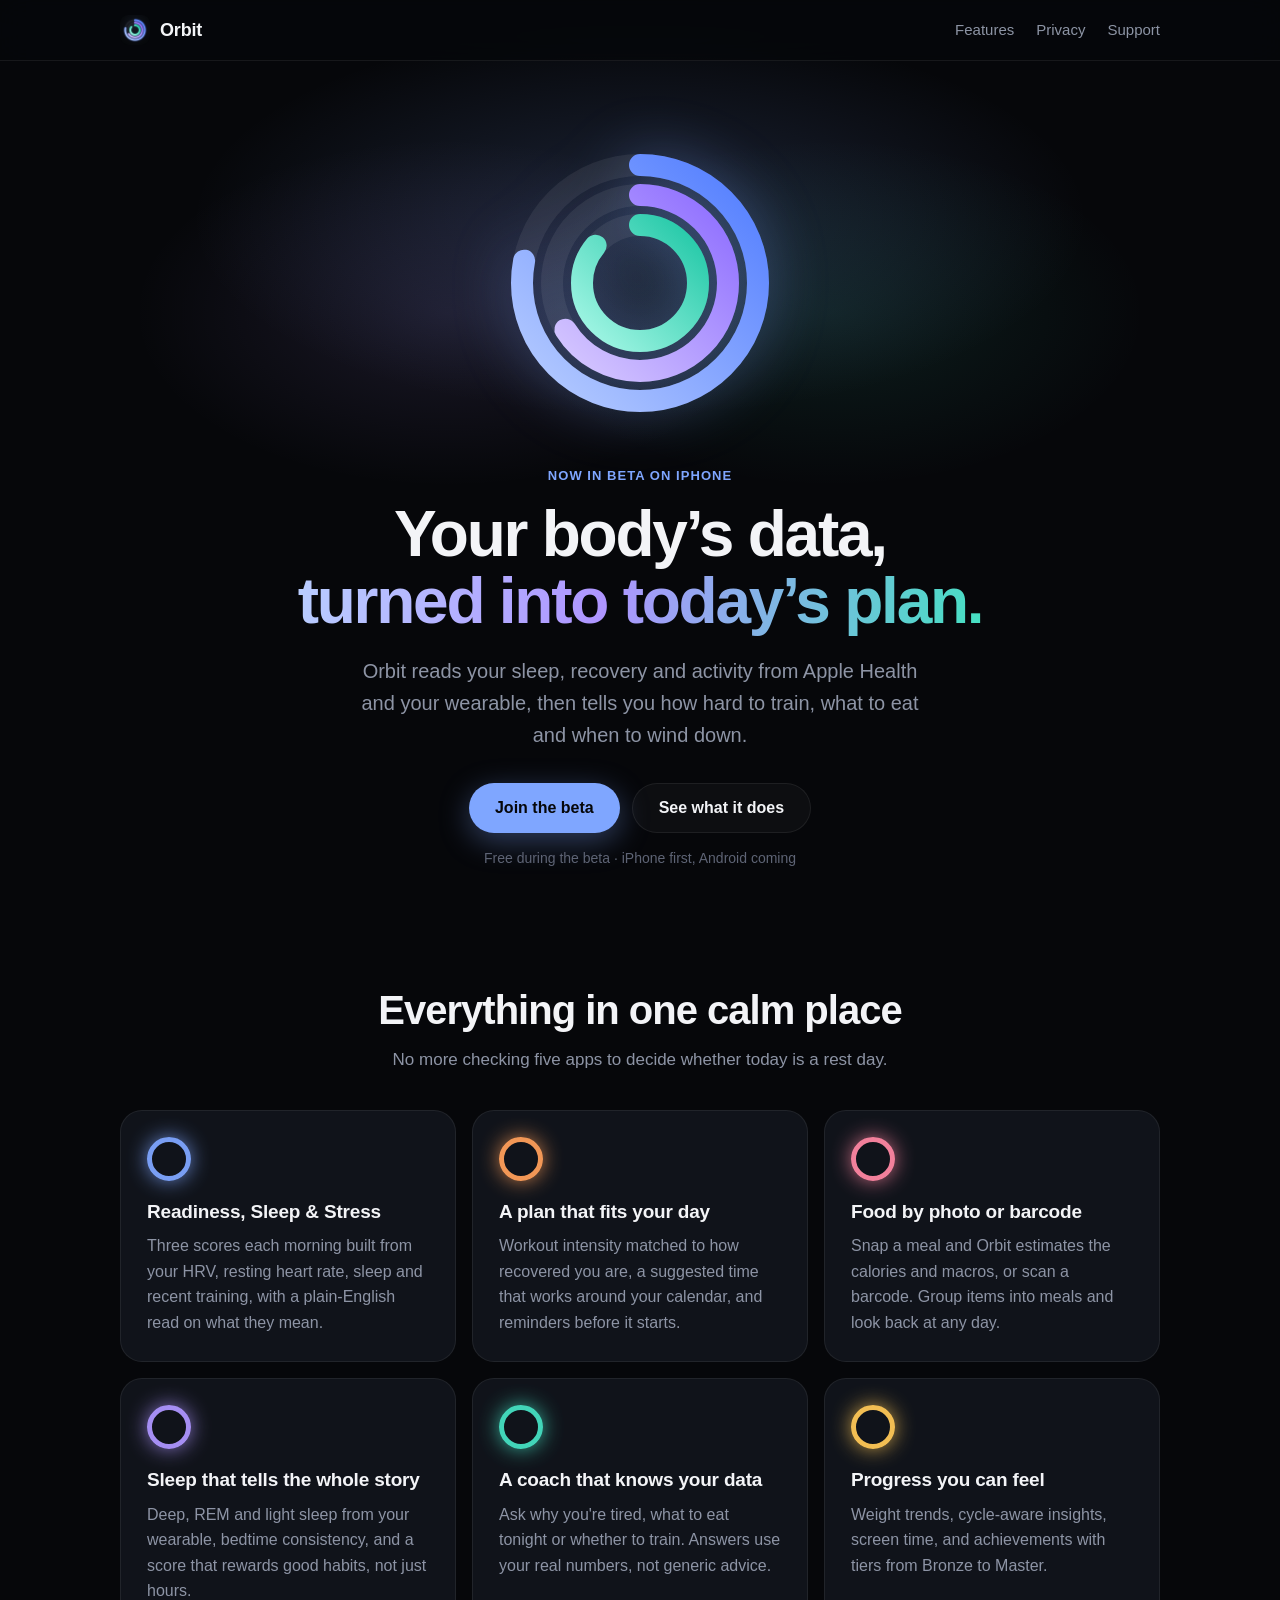
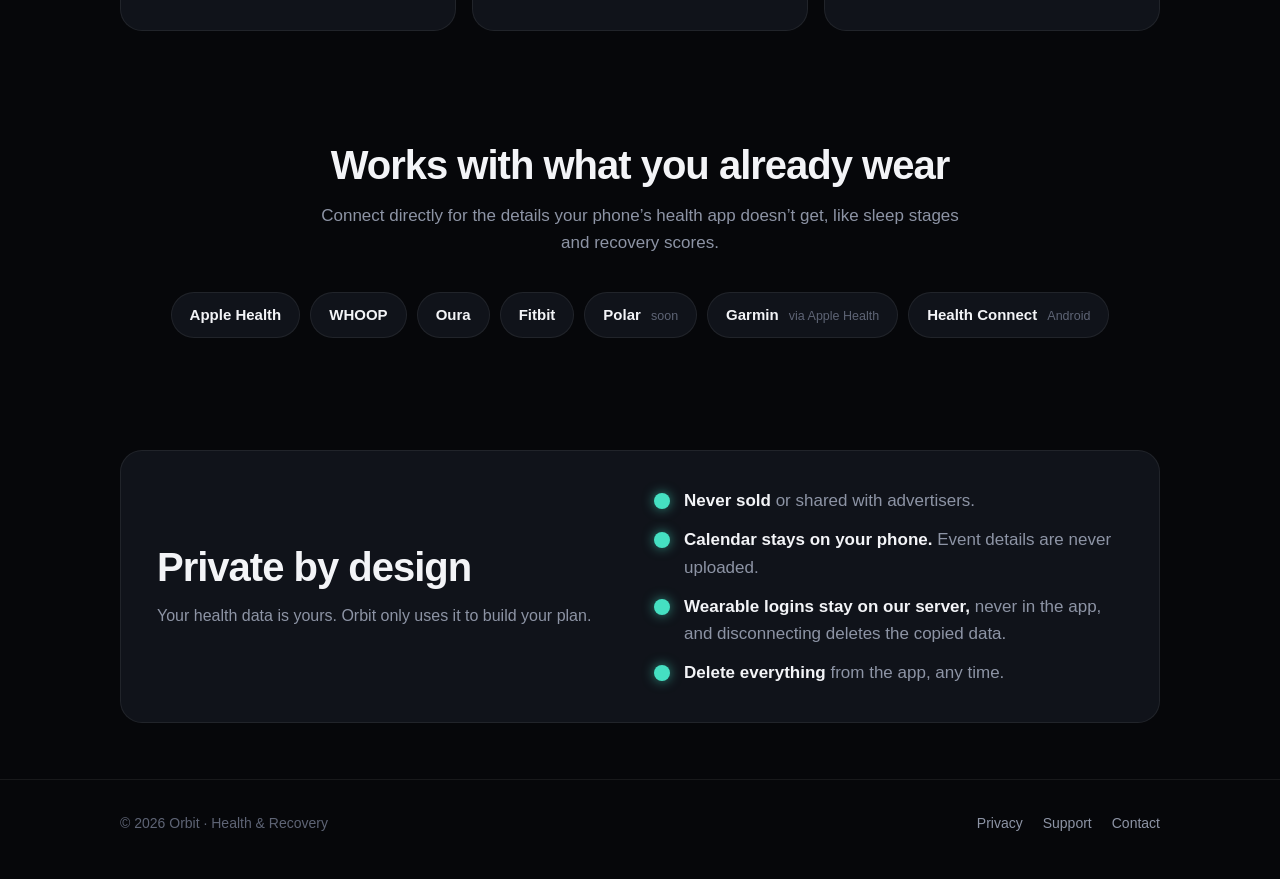
==== index.html @ 785bb339 "Orbit website: landing, privacy, support Co-Authored-By: Claude Opus 5.5 <noreply@anthropic.com>" ====
<!doctype html>
<html lang="en">
<head>
<meta charset="utf-8">
<meta name="viewport" content="width=device-width, initial-scale=1, viewport-fit=cover">
<title>Orbit: Health & Recovery</title>
<meta name="description" content="Orbit turns your sleep, recovery and activity into a clear plan for today.">
<meta name="theme-color" content="#06070a">
<meta property="og:title" content="Orbit: Health & Recovery">
<meta property="og:description" content="Orbit turns your sleep, recovery and activity into a clear plan for today.">
<meta property="og:image" content="https://orbitrecovery.app/icon.png">
<meta property="og:url" content="https://orbitrecovery.app/">
<link rel="icon" href="favicon.png">
<link rel="apple-touch-icon" href="apple-touch-icon.png">
<link rel="stylesheet" href="styles.css">
</head>
<body>
<header class="site-header"><div class="wrap">
  <a class="brand" href="./"><img src="icon.png" alt="">Orbit</a>
  <nav class="nav"><a href="#features">Features</a><a href="privacy/">Privacy</a><a href="support/">Support</a></nav>
</div></header>

<main>
  <div class="hero"><div class="wrap">
    <svg class="rings" viewBox="0 0 300 300" role="img" aria-label="Readiness, Sleep and Stress rings"><defs><linearGradient id="r0" x1="0" y1="0" x2="1" y2="1"><stop offset="0" stop-color="#b9ceff"/><stop offset="1" stop-color="#4f7bff"/></linearGradient><linearGradient id="r1" x1="0" y1="0" x2="1" y2="1"><stop offset="0" stop-color="#d9ccff"/><stop offset="1" stop-color="#8c6bff"/></linearGradient><linearGradient id="r2" x1="0" y1="0" x2="1" y2="1"><stop offset="0" stop-color="#a6f7e6"/><stop offset="1" stop-color="#1fc7a6"/></linearGradient></defs><circle cx="150" cy="150" r="118" fill="none" stroke="rgba(255,255,255,.07)" stroke-width="22"/><circle cx="150" cy="150" r="88" fill="none" stroke="rgba(255,255,255,.07)" stroke-width="22"/><circle cx="150" cy="150" r="58" fill="none" stroke="rgba(255,255,255,.07)" stroke-width="22"/><circle class="arc" cx="150" cy="150" r="118" fill="none" stroke="url(#r0)" stroke-width="22" stroke-linecap="round" stroke-dasharray="741.4 741.4" style="--len:741.4;--end:163.1" transform="rotate(-90 150 150)"/><circle class="arc" cx="150" cy="150" r="88" fill="none" stroke="url(#r1)" stroke-width="22" stroke-linecap="round" stroke-dasharray="552.9 552.9" style="--len:552.9;--end:188.0" transform="rotate(-90 150 150)"/><circle class="arc" cx="150" cy="150" r="58" fill="none" stroke="url(#r2)" stroke-width="22" stroke-linecap="round" stroke-dasharray="364.4 364.4" style="--len:364.4;--end:51.0" transform="rotate(-90 150 150)"/></svg>
    <span class="eyebrow">Now in beta on iPhone</span>
    <h1>Your body’s data,<br><span class="grad">turned into today’s plan.</span></h1>
    <p class="lede">Orbit reads your sleep, recovery and activity from Apple Health and your wearable, then tells you how hard to train, what to eat and when to wind down.</p>
    <div class="cta">
      <a class="btn btn-primary" href="mailto:support@orbitrecovery.app?subject=Orbit%20beta">Join the beta</a>
      <a class="btn btn-ghost" href="#features">See what it does</a>
    </div>
    <p class="note">Free during the beta · iPhone first, Android coming</p>
  </div></div>

  <section id="features"><div class="wrap">
    <div class="section-head"><h2>Everything in one calm place</h2><p>No more checking five apps to decide whether today is a rest day.</p></div>
    <div class="grid"><div class="card"><div class="dot" style="color:var(--blue)"></div><h3>Readiness, Sleep &amp; Stress</h3><p>Three scores each morning built from your HRV, resting heart rate, sleep and recent training, with a plain-English read on what they mean.</p></div><div class="card"><div class="dot" style="color:var(--orange)"></div><h3>A plan that fits your day</h3><p>Workout intensity matched to how recovered you are, a suggested time that works around your calendar, and reminders before it starts.</p></div><div class="card"><div class="dot" style="color:var(--pink)"></div><h3>Food by photo or barcode</h3><p>Snap a meal and Orbit estimates the calories and macros, or scan a barcode. Group items into meals and look back at any day.</p></div><div class="card"><div class="dot" style="color:var(--purple)"></div><h3>Sleep that tells the whole story</h3><p>Deep, REM and light sleep from your wearable, bedtime consistency, and a score that rewards good habits, not just hours.</p></div><div class="card"><div class="dot" style="color:var(--teal)"></div><h3>A coach that knows your data</h3><p>Ask why you're tired, what to eat tonight or whether to train. Answers use your real numbers, not generic advice.</p></div><div class="card"><div class="dot" style="color:var(--gold)"></div><h3>Progress you can feel</h3><p>Weight trends, cycle-aware insights, screen time, and achievements with tiers from Bronze to Master.</p></div></div>
  </div></section>

  <section><div class="wrap">
    <div class="section-head"><h2>Works with what you already wear</h2><p>Connect directly for the details your phone’s health app doesn’t get, like sleep stages and recovery scores.</p></div>
    <div class="devices">
      <span class="chip">Apple Health</span><span class="chip">WHOOP</span><span class="chip">Oura</span><span class="chip">Fitbit</span>
      <span class="chip">Polar <small>soon</small></span><span class="chip">Garmin <small>via Apple Health</small></span><span class="chip">Health Connect <small>Android</small></span>
    </div>
  </div></section>

  <section class="privacy-band"><div class="wrap"><div class="card">
    <div><h2>Private by design</h2><p style="color:var(--muted);margin:14px 0 0">Your health data is yours. Orbit only uses it to build your plan.</p></div>
    <ul class="checks">
      <li><strong>Never sold</strong> or shared with advertisers.</li>
      <li><strong>Calendar stays on your phone.</strong> Event details are never uploaded.</li>
      <li><strong>Wearable logins stay on our server,</strong> never in the app, and disconnecting deletes the copied data.</li>
      <li><strong>Delete everything</strong> from the app, any time.</li>
    </ul>
  </div></div></section>
</main>
<footer><div class="wrap">
  <span>© 2026 Orbit · Health &amp; Recovery</span>
  <nav><a href="privacy/">Privacy</a><a href="support/">Support</a><a href="mailto:support@orbitrecovery.app">Contact</a></nav>
</div></footer>
</body>
</html>
---- styles.css ----
:root {
  color-scheme: dark;
  --bg: #06070a;
  --card: #10131a;
  --card-line: rgba(255, 255, 255, 0.07);
  --text: #f3f4f7;
  --muted: #8d94a5;
  --faint: #5e6475;
  --blue: #7fa6ff;
  --purple: #ae95ff;
  --teal: #45e0c2;
  --orange: #ff9f5a;
  --pink: #ff86a2;
  --gold: #ffc857;
  --radius: 22px;
  --max: 1080px;
}

* { box-sizing: border-box; }
html { -webkit-text-size-adjust: 100%; }
body {
  margin: 0;
  background: var(--bg);
  color: var(--text);
  font: 17px/1.6 -apple-system, BlinkMacSystemFont, "SF Pro Text", "Segoe UI", Roboto, Helvetica, Arial, sans-serif;
  -webkit-font-smoothing: antialiased;
  overflow-x: hidden;
}
a { color: var(--blue); text-decoration: none; }
a:hover { text-decoration: underline; }
img { max-width: 100%; display: block; }

.wrap { width: 100%; max-width: var(--max); margin: 0 auto; padding: 0 20px; }

/* Header */
.site-header { position: sticky; top: 0; z-index: 10; backdrop-filter: saturate(160%) blur(16px); -webkit-backdrop-filter: saturate(160%) blur(16px); background: rgba(6, 7, 10, 0.72); border-bottom: 1px solid var(--card-line); }
.site-header .wrap { display: flex; align-items: center; justify-content: space-between; height: 60px; }
.brand { display: flex; align-items: center; gap: 10px; color: var(--text); font-weight: 700; font-size: 18px; letter-spacing: -0.01em; }
.brand:hover { text-decoration: none; }
.brand img { width: 30px; height: 30px; border-radius: 8px; }
.nav { display: flex; gap: 22px; font-size: 15px; }
.nav a { color: var(--muted); }
.nav a:hover, .nav a[aria-current="page"] { color: var(--text); text-decoration: none; }

/* Hero */
.hero { position: relative; padding: 72px 0 48px; text-align: center; }
.hero::before {
  content: ""; position: absolute; inset: -120px 0 auto; height: 620px; pointer-events: none;
  background: radial-gradient(closest-side at 50% 45%, rgba(127, 166, 255, 0.18), transparent 70%),
              radial-gradient(closest-side at 35% 60%, rgba(174, 149, 255, 0.12), transparent 70%),
              radial-gradient(closest-side at 65% 60%, rgba(69, 224, 194, 0.10), transparent 70%);
}
.rings { display: block; position: relative; width: min(300px, 70vw); margin: 0 auto 28px; filter: drop-shadow(0 0 28px rgba(127, 166, 255, 0.35)); }
.rings circle.arc { stroke-dashoffset: var(--len); animation: draw 1.6s cubic-bezier(.2,.7,.2,1) forwards; }
.rings circle.arc:nth-of-type(2) { animation-delay: .15s; }
.rings circle.arc:nth-of-type(3) { animation-delay: .3s; }
@keyframes draw { to { stroke-dashoffset: var(--end); } }
@media (prefers-reduced-motion: reduce) { .rings circle.arc { animation: none; stroke-dashoffset: var(--end); } }

.eyebrow { display: inline-block; font-size: 13px; font-weight: 600; letter-spacing: .08em; text-transform: uppercase; color: var(--blue); margin-bottom: 14px; }
h1 { position: relative; margin: 0 auto; max-width: 760px; font-size: clamp(38px, 7vw, 64px); line-height: 1.05; letter-spacing: -0.035em; font-weight: 800; }
.grad { background: linear-gradient(100deg, #b9ceff 0%, #ae95ff 45%, #45e0c2 100%); -webkit-background-clip: text; background-clip: text; color: transparent; }
.lede { position: relative; margin: 20px auto 0; max-width: 580px; font-size: clamp(17px, 2.4vw, 20px); color: var(--muted); }
.cta { position: relative; display: flex; flex-wrap: wrap; justify-content: center; gap: 12px; margin-top: 32px; }
.btn { display: inline-flex; align-items: center; justify-content: center; gap: 8px; min-height: 50px; padding: 0 26px; border-radius: 999px; font-weight: 700; font-size: 16px; }
.btn:hover { text-decoration: none; filter: brightness(1.08); }
.btn-primary { background: var(--blue); color: #06070a; box-shadow: 0 8px 30px rgba(127, 166, 255, 0.35); }
.btn-ghost { border: 1px solid var(--card-line); color: var(--text); background: rgba(255, 255, 255, 0.03); }
.note { position: relative; margin-top: 14px; font-size: 14px; color: var(--faint); }

/* Sections */
section { padding: 56px 0; }
.section-head { text-align: center; max-width: 640px; margin: 0 auto 36px; }
h2 { margin: 0; font-size: clamp(28px, 4.4vw, 40px); line-height: 1.12; letter-spacing: -0.025em; font-weight: 800; }
.section-head p { margin: 14px 0 0; color: var(--muted); }

.grid { display: grid; grid-template-columns: repeat(3, 1fr); gap: 16px; }
.card { background: var(--card); border: 1px solid var(--card-line); border-radius: var(--radius); padding: 26px; }
.card h3 { margin: 16px 0 6px; font-size: 19px; letter-spacing: -0.01em; }
.card p { margin: 0; color: var(--muted); font-size: 16px; }
.dot { width: 44px; height: 44px; border-radius: 50%; border: 5px solid currentColor; box-shadow: 0 0 22px -2px currentColor; opacity: .95; }

.devices { display: flex; flex-wrap: wrap; justify-content: center; gap: 10px; }
.chip { padding: 10px 18px; border-radius: 999px; background: var(--card); border: 1px solid var(--card-line); color: var(--text); font-weight: 600; font-size: 15px; }
.chip small { color: var(--faint); font-weight: 500; margin-left: 6px; }

.privacy-band .card { display: grid; grid-template-columns: 1fr 1fr; gap: 28px; align-items: center; padding: 36px; }
.checks { list-style: none; margin: 0; padding: 0; display: grid; gap: 12px; }
.checks li { position: relative; padding-left: 30px; color: var(--muted); }
.checks li::before { content: ""; position: absolute; left: 0; top: 6px; width: 16px; height: 16px; border-radius: 50%; background: var(--teal); box-shadow: 0 0 12px rgba(69, 224, 194, .6); }
.checks strong { color: var(--text); font-weight: 600; }

/* Document pages */
.doc { max-width: 780px; margin: 0 auto; padding: 48px 20px 72px; }
.doc h1 { font-size: clamp(32px, 6vw, 44px); text-align: left; margin: 0 0 6px; }
.doc h2 { font-size: 22px; margin: 2.2em 0 .5em; letter-spacing: -0.01em; }
.doc p, .doc li { color: #c9ced9; }
.doc strong { color: var(--text); }
.doc em { color: var(--faint); font-style: normal; }
.doc .table { overflow-x: auto; margin: 1em 0; border: 1px solid var(--card-line); border-radius: 16px; }
.doc table { border-collapse: collapse; width: 100%; font-size: 15px; }
.doc th, .doc td { text-align: left; vertical-align: top; padding: 12px 14px; border-bottom: 1px solid var(--card-line); }
.doc tr:last-child td { border-bottom: 0; }
.doc th { color: var(--muted); font-weight: 600; background: rgba(255,255,255,.02); }
.faq { display: grid; gap: 12px; margin-top: 24px; }
.faq details { background: var(--card); border: 1px solid var(--card-line); border-radius: 16px; padding: 18px 20px; }
.faq summary { cursor: pointer; font-weight: 600; color: var(--text); list-style: none; }
.faq summary::-webkit-details-marker { display: none; }
.faq summary::after { content: "+"; float: right; color: var(--muted); font-weight: 400; }
.faq details[open] summary::after { content: "–"; }
.faq details p { margin: 10px 0 0; }
.contact-card { margin-top: 28px; background: var(--card); border: 1px solid var(--card-line); border-radius: var(--radius); padding: 26px; }
.contact-card p { margin: 0 0 14px; }

/* Footer */
footer { border-top: 1px solid var(--card-line); padding: 32px 0 44px; color: var(--faint); font-size: 14px; }
footer .wrap { display: flex; flex-wrap: wrap; justify-content: space-between; gap: 14px; }
footer nav { display: flex; gap: 20px; }
footer a { color: var(--muted); }

@media (max-width: 860px) {
  .grid { grid-template-columns: 1fr 1fr; }
  .privacy-band .card { grid-template-columns: 1fr; padding: 26px; }
}
@media (max-width: 560px) {
  .grid { grid-template-columns: 1fr; }
  .nav { gap: 16px; font-size: 14px; }
  .hero { padding-top: 48px; }
  section { padding: 40px 0; }
  .btn { width: 100%; }
}
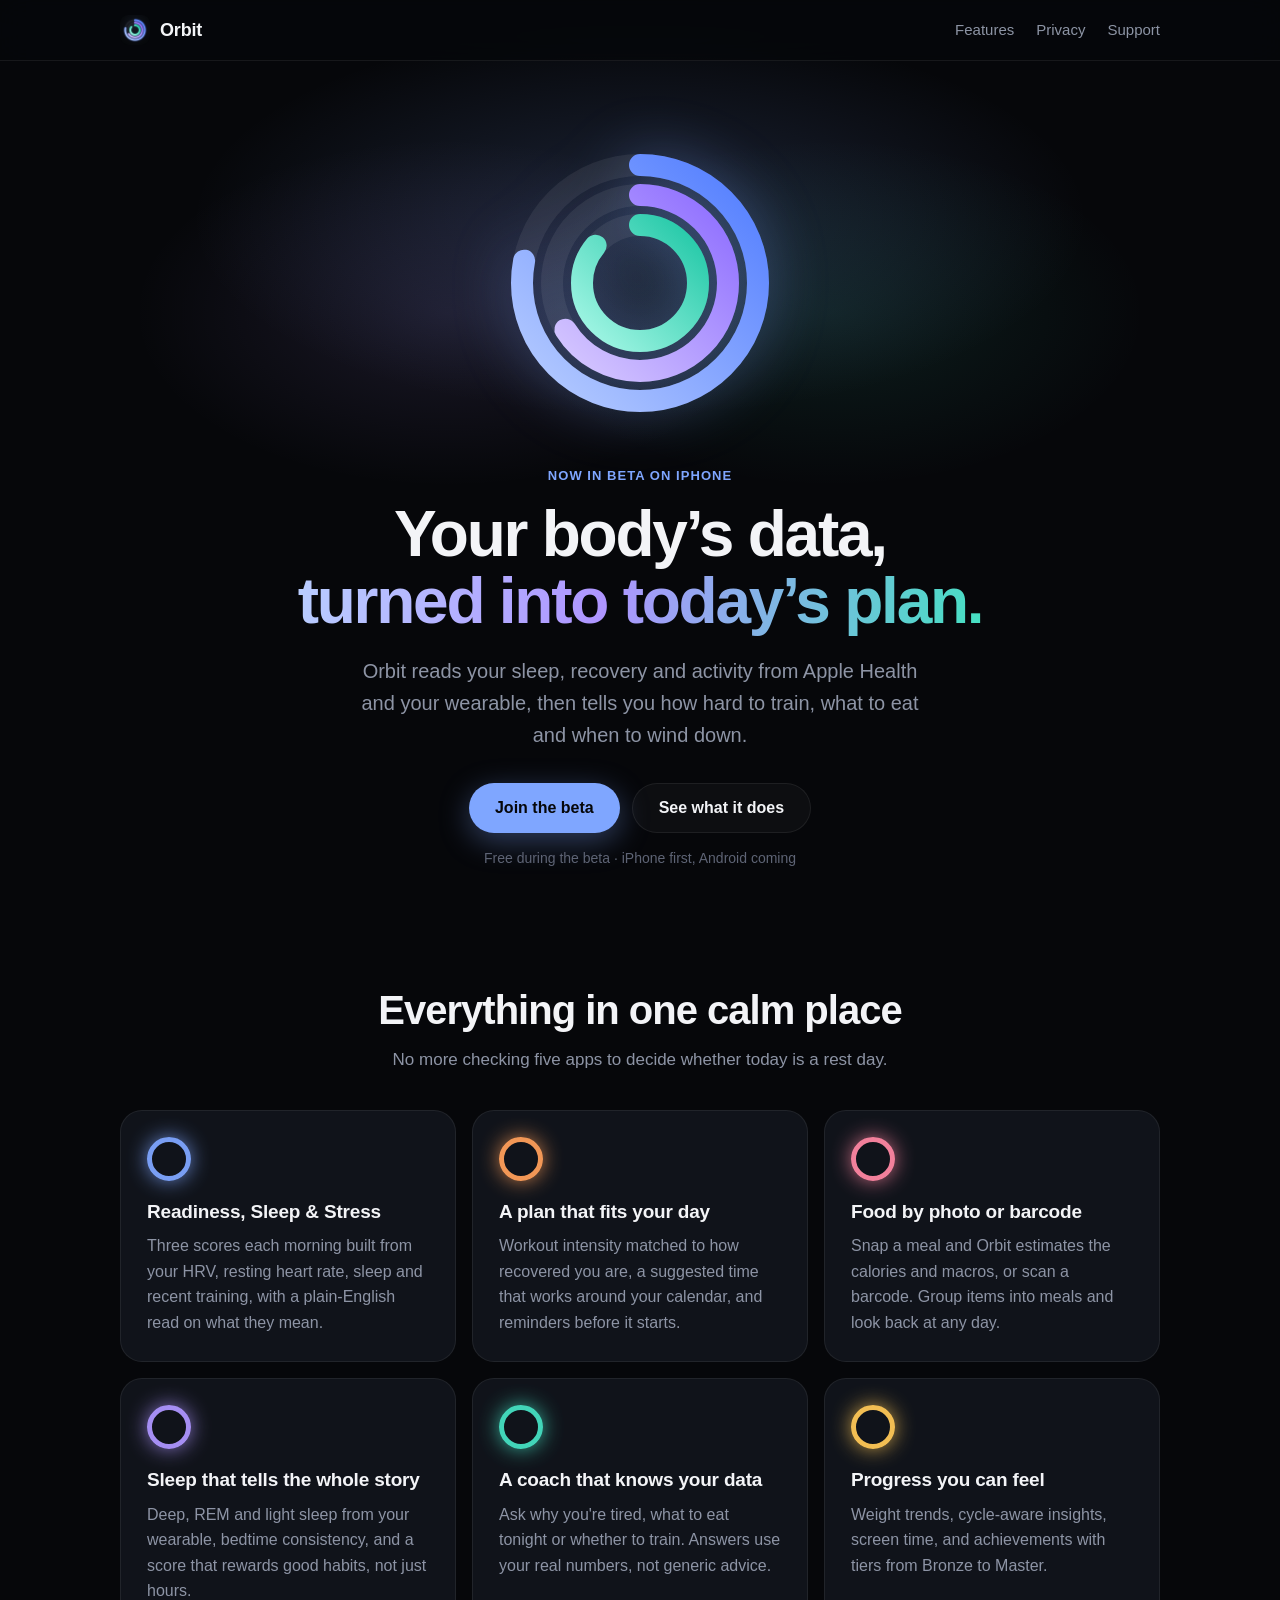
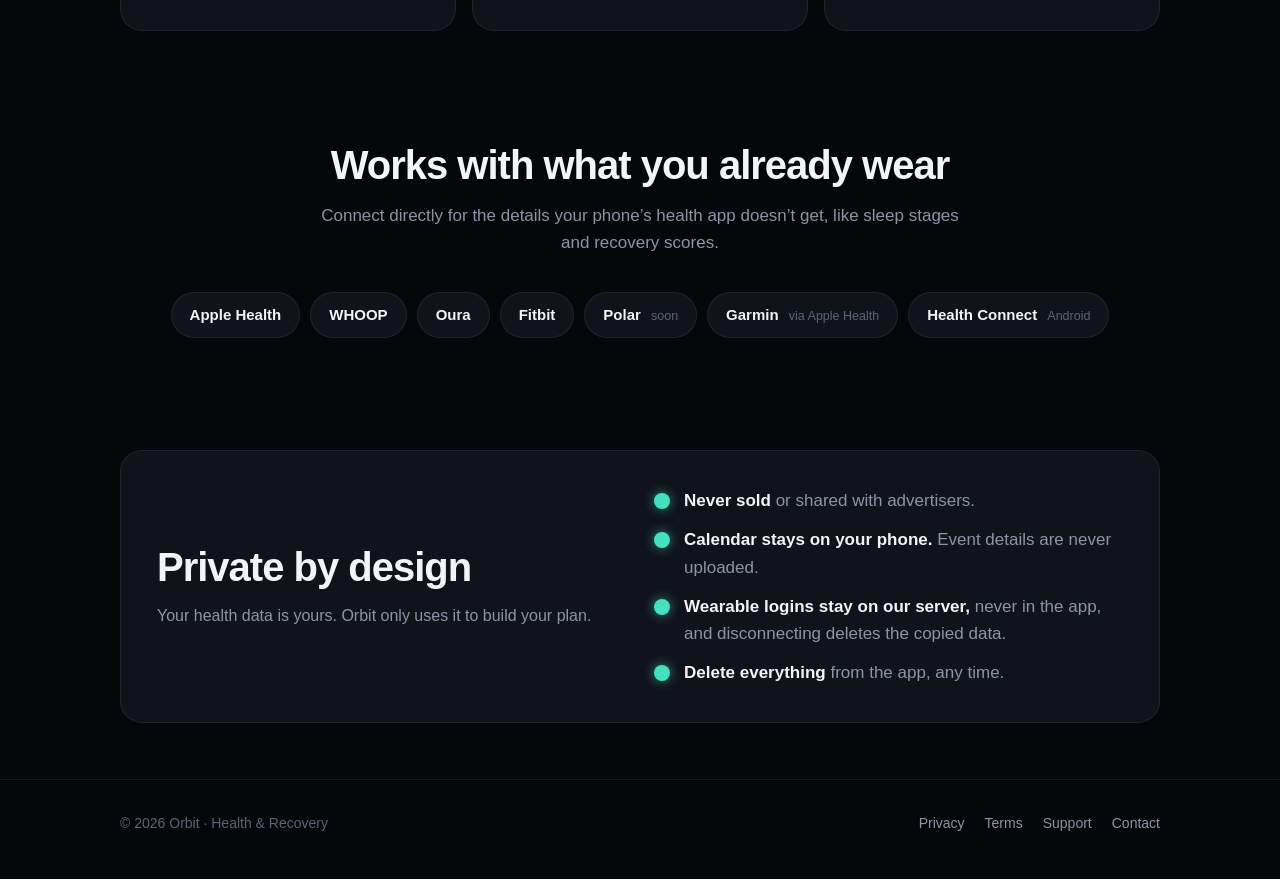
==== commit 72a2c584: "Terms of Use and post-checkout welcome page; payments in privacy policy Co-Authored-By: Claude Opus " ====
--- a/index.html
+++ b/index.html
@@ -58,7 +58,7 @@
 </main>
 <footer><div class="wrap">
   <span>© 2026 Orbit · Health &amp; Recovery</span>
-  <nav><a href="privacy/">Privacy</a><a href="support/">Support</a><a href="mailto:support@orbitrecovery.app">Contact</a></nav>
+  <nav><a href="privacy/">Privacy</a><a href="terms/">Terms</a><a href="support/">Support</a><a href="mailto:support@orbitrecovery.app">Contact</a></nav>
 </div></footer>
 </body>
 </html>
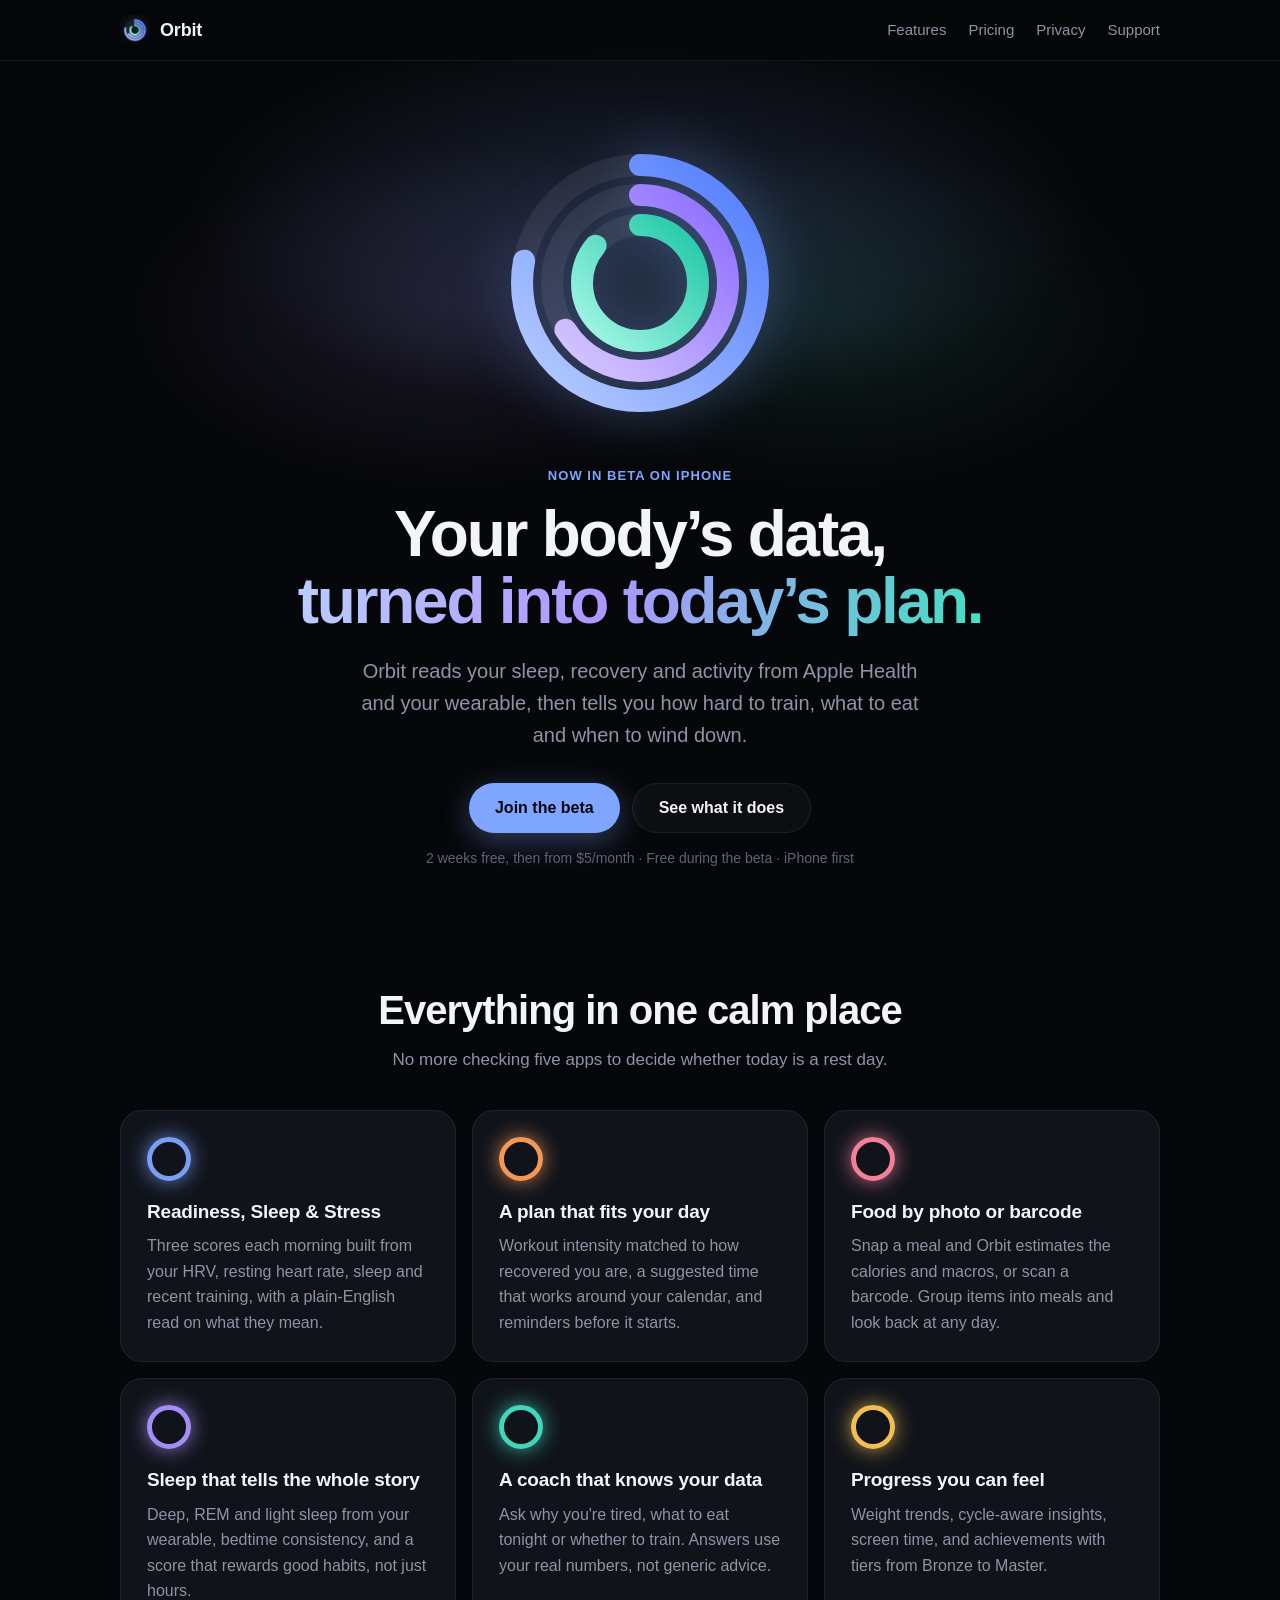
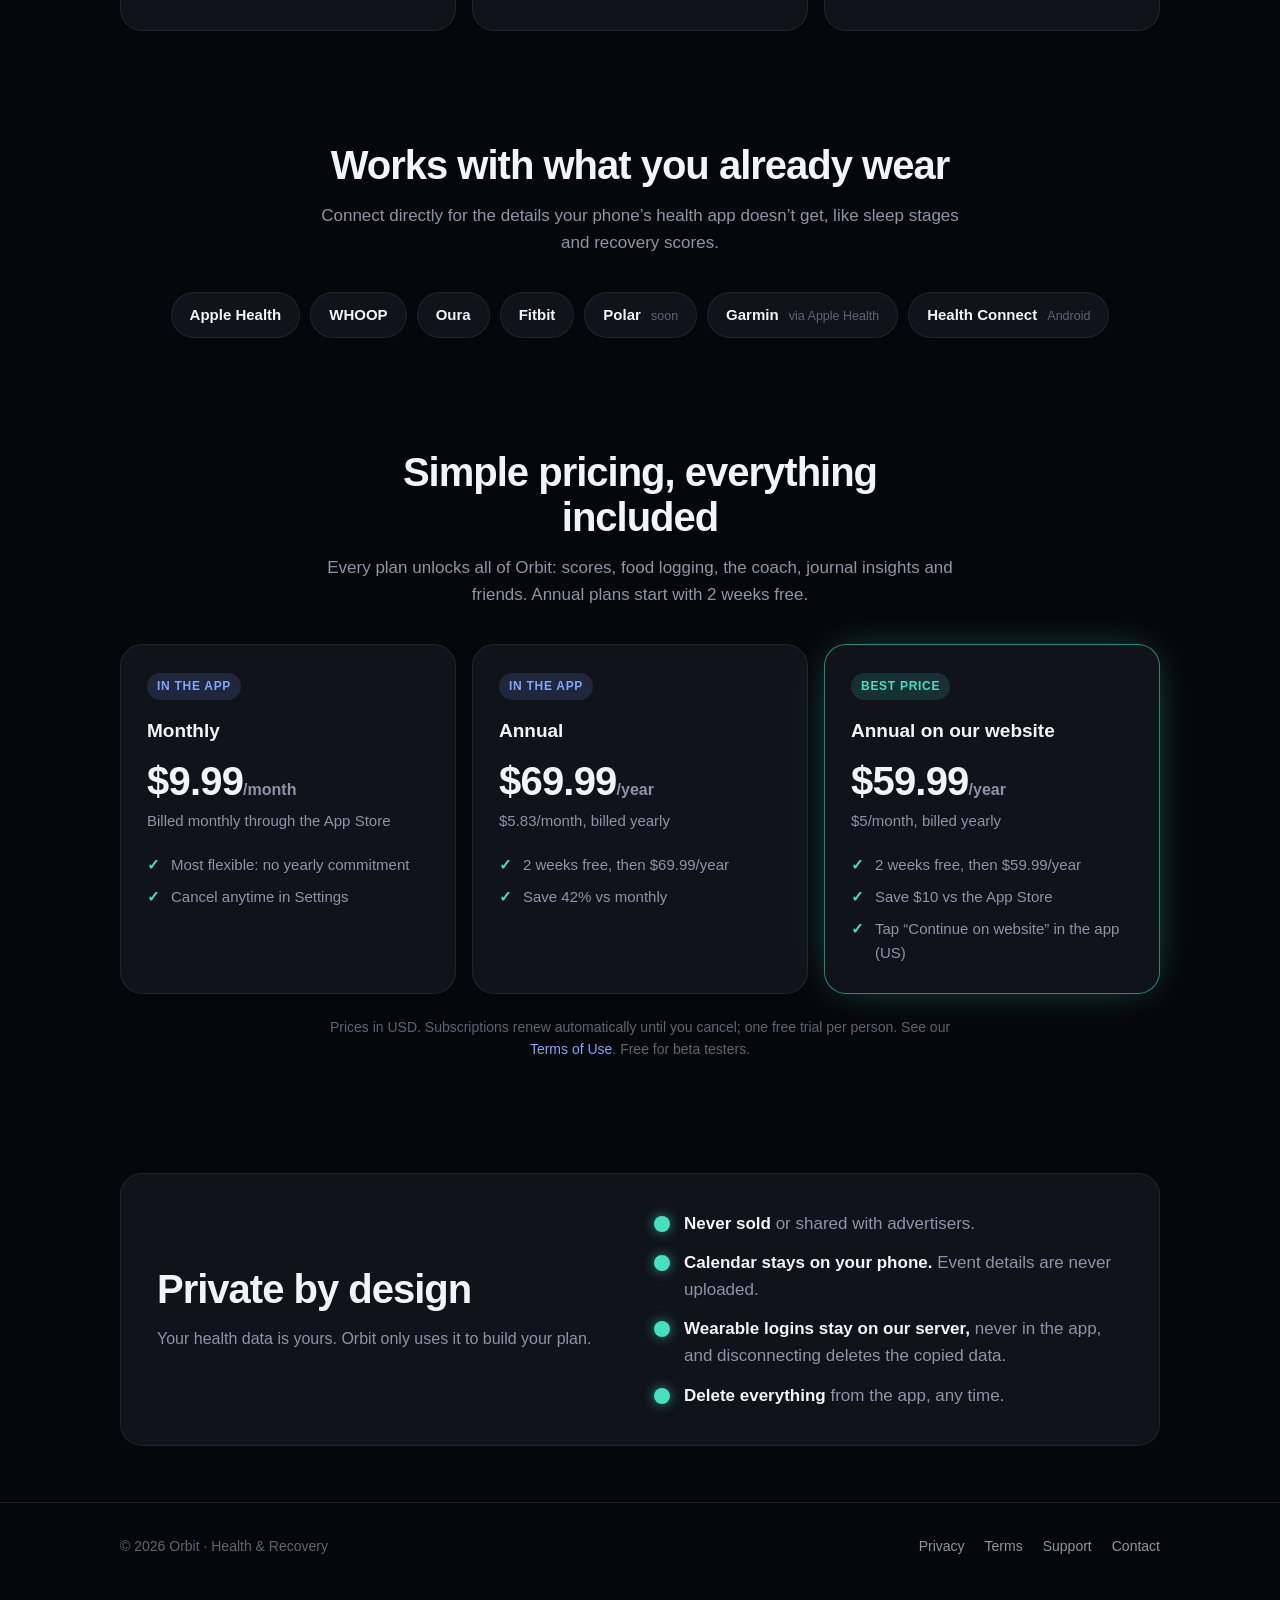
==== commit fe2213a4: "Pricing section on the home page and subscription FAQs Co-Authored-By: Claude Opus 5.5 <noreply@anth" ====
--- a/index.html
+++ b/index.html
@@ -17,7 +17,7 @@
 <body>
 <header class="site-header"><div class="wrap">
   <a class="brand" href="./"><img src="icon.png" alt="">Orbit</a>
-  <nav class="nav"><a href="#features">Features</a><a href="privacy/">Privacy</a><a href="support/">Support</a></nav>
+  <nav class="nav"><a href="#features">Features</a><a href="#pricing">Pricing</a><a href="privacy/">Privacy</a><a href="support/">Support</a></nav>
 </div></header>
 
 <main>
@@ -30,7 +30,7 @@
       <a class="btn btn-primary" href="mailto:support@orbitrecovery.app?subject=Orbit%20beta">Join the beta</a>
       <a class="btn btn-ghost" href="#features">See what it does</a>
     </div>
-    <p class="note">Free during the beta · iPhone first, Android coming</p>
+    <p class="note">2 weeks free, then from $5/month · Free during the beta · iPhone first</p>
   </div></div>
 
   <section id="features"><div class="wrap">
@@ -44,6 +44,13 @@
       <span class="chip">Apple Health</span><span class="chip">WHOOP</span><span class="chip">Oura</span><span class="chip">Fitbit</span>
       <span class="chip">Polar <small>soon</small></span><span class="chip">Garmin <small>via Apple Health</small></span><span class="chip">Health Connect <small>Android</small></span>
     </div>
+  </div></section>
+
+
+  <section id="pricing"><div class="wrap">
+    <div class="section-head"><h2>Simple pricing, everything included</h2><p>Every plan unlocks all of Orbit: scores, food logging, the coach, journal insights and friends. Annual plans start with 2 weeks free.</p></div>
+    <div class="plans"><div class="plan "><span class="tag">In the app</span><h3>Monthly</h3><div class="price">$9.99<small>/month</small></div><div class="per">Billed monthly through the App Store</div><ul><li>Most flexible: no yearly commitment</li><li>Cancel anytime in Settings</li></ul></div><div class="plan "><span class="tag">In the app</span><h3>Annual</h3><div class="price">$69.99<small>/year</small></div><div class="per">$5.83/month, billed yearly</div><ul><li>2 weeks free, then $69.99/year</li><li>Save 42% vs monthly</li></ul></div><div class="plan best"><span class="tag">Best price</span><h3>Annual on our website</h3><div class="price">$59.99<small>/year</small></div><div class="per">$5/month, billed yearly</div><ul><li>2 weeks free, then $59.99/year</li><li>Save $10 vs the App Store</li><li>Tap “Continue on website” in the app (US)</li></ul></div></div>
+    <p class="plans-note">Prices in USD. Subscriptions renew automatically until you cancel; one free trial per person. See our <a href="terms/">Terms of Use</a>. Free for beta testers.</p>
   </div></section>
 
   <section class="privacy-band"><div class="wrap"><div class="card">
--- a/styles.css
+++ b/styles.css
@@ -129,3 +129,20 @@
   section { padding: 40px 0; }
   .btn { width: 100%; }
 }
+
+/* Pricing */
+.plans { display: grid; grid-template-columns: repeat(3, 1fr); gap: 16px; align-items: stretch; }
+.plan { position: relative; display: flex; flex-direction: column; gap: 6px; background: var(--card); border: 1px solid var(--card-line); border-radius: var(--radius); padding: 28px 26px; }
+.plan.best { border-color: rgba(69, 224, 194, .55); box-shadow: 0 0 40px -12px rgba(69, 224, 194, .45); }
+.plan .tag { align-self: flex-start; font-size: 12px; font-weight: 700; letter-spacing: .06em; text-transform: uppercase; padding: 4px 10px; border-radius: 999px; background: rgba(127, 166, 255, .14); color: var(--blue); }
+.plan.best .tag { background: rgba(69, 224, 194, .14); color: var(--teal); }
+.plan h3 { margin: 10px 0 0; font-size: 19px; }
+.plan .price { font-size: 40px; font-weight: 800; letter-spacing: -0.02em; line-height: 1.1; margin-top: 6px; }
+.plan .price small { font-size: 16px; font-weight: 600; color: var(--muted); letter-spacing: 0; }
+.plan .per { color: var(--muted); font-size: 15px; }
+.plan ul { list-style: none; padding: 0; margin: 14px 0 0; display: grid; gap: 8px; }
+.plan li { position: relative; padding-left: 24px; color: var(--muted); font-size: 15px; }
+.plan li::before { content: "✓"; position: absolute; left: 0; color: var(--teal); font-weight: 800; }
+.plans-note { text-align: center; margin: 22px auto 0; max-width: 640px; color: var(--faint); font-size: 14px; }
+@media (max-width: 860px) { .plans { grid-template-columns: 1fr; max-width: 460px; margin: 0 auto; } }
+@media (max-width: 480px) { .nav a[href="#features"] { display: none; } }
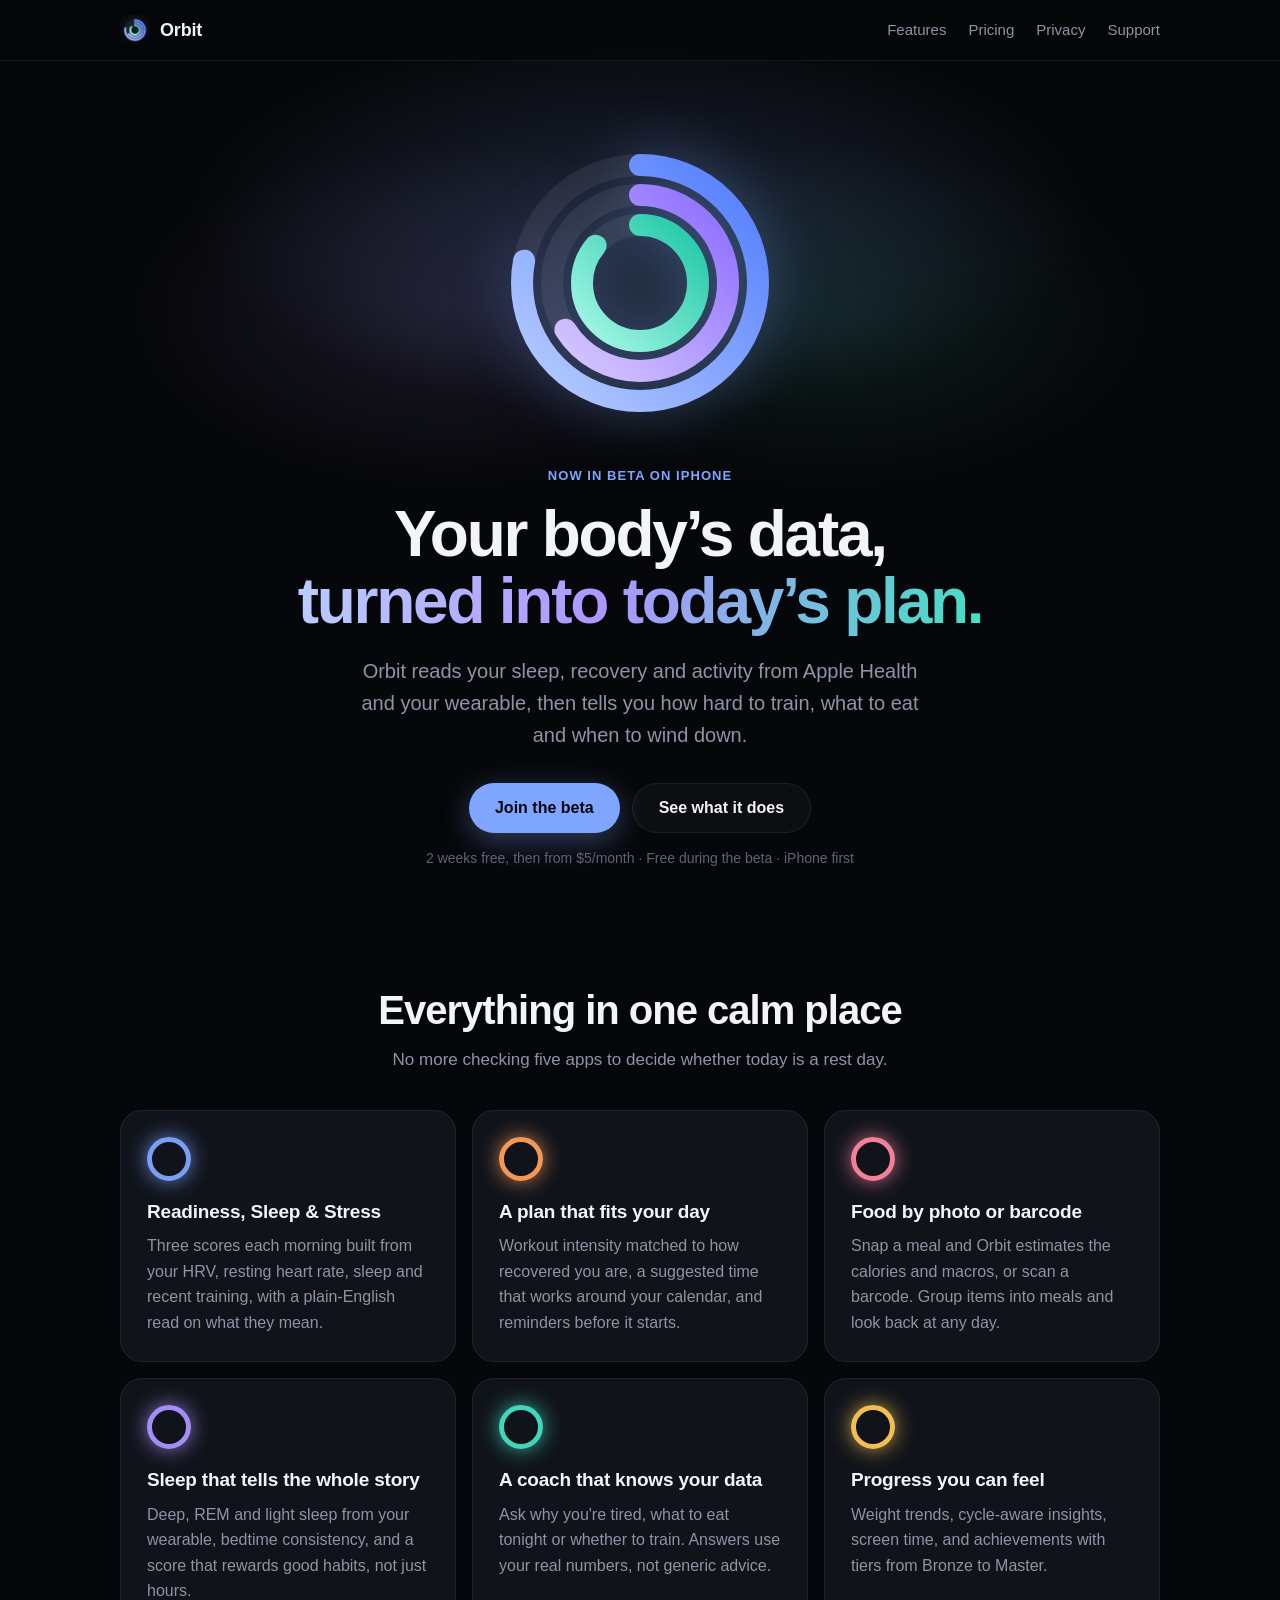
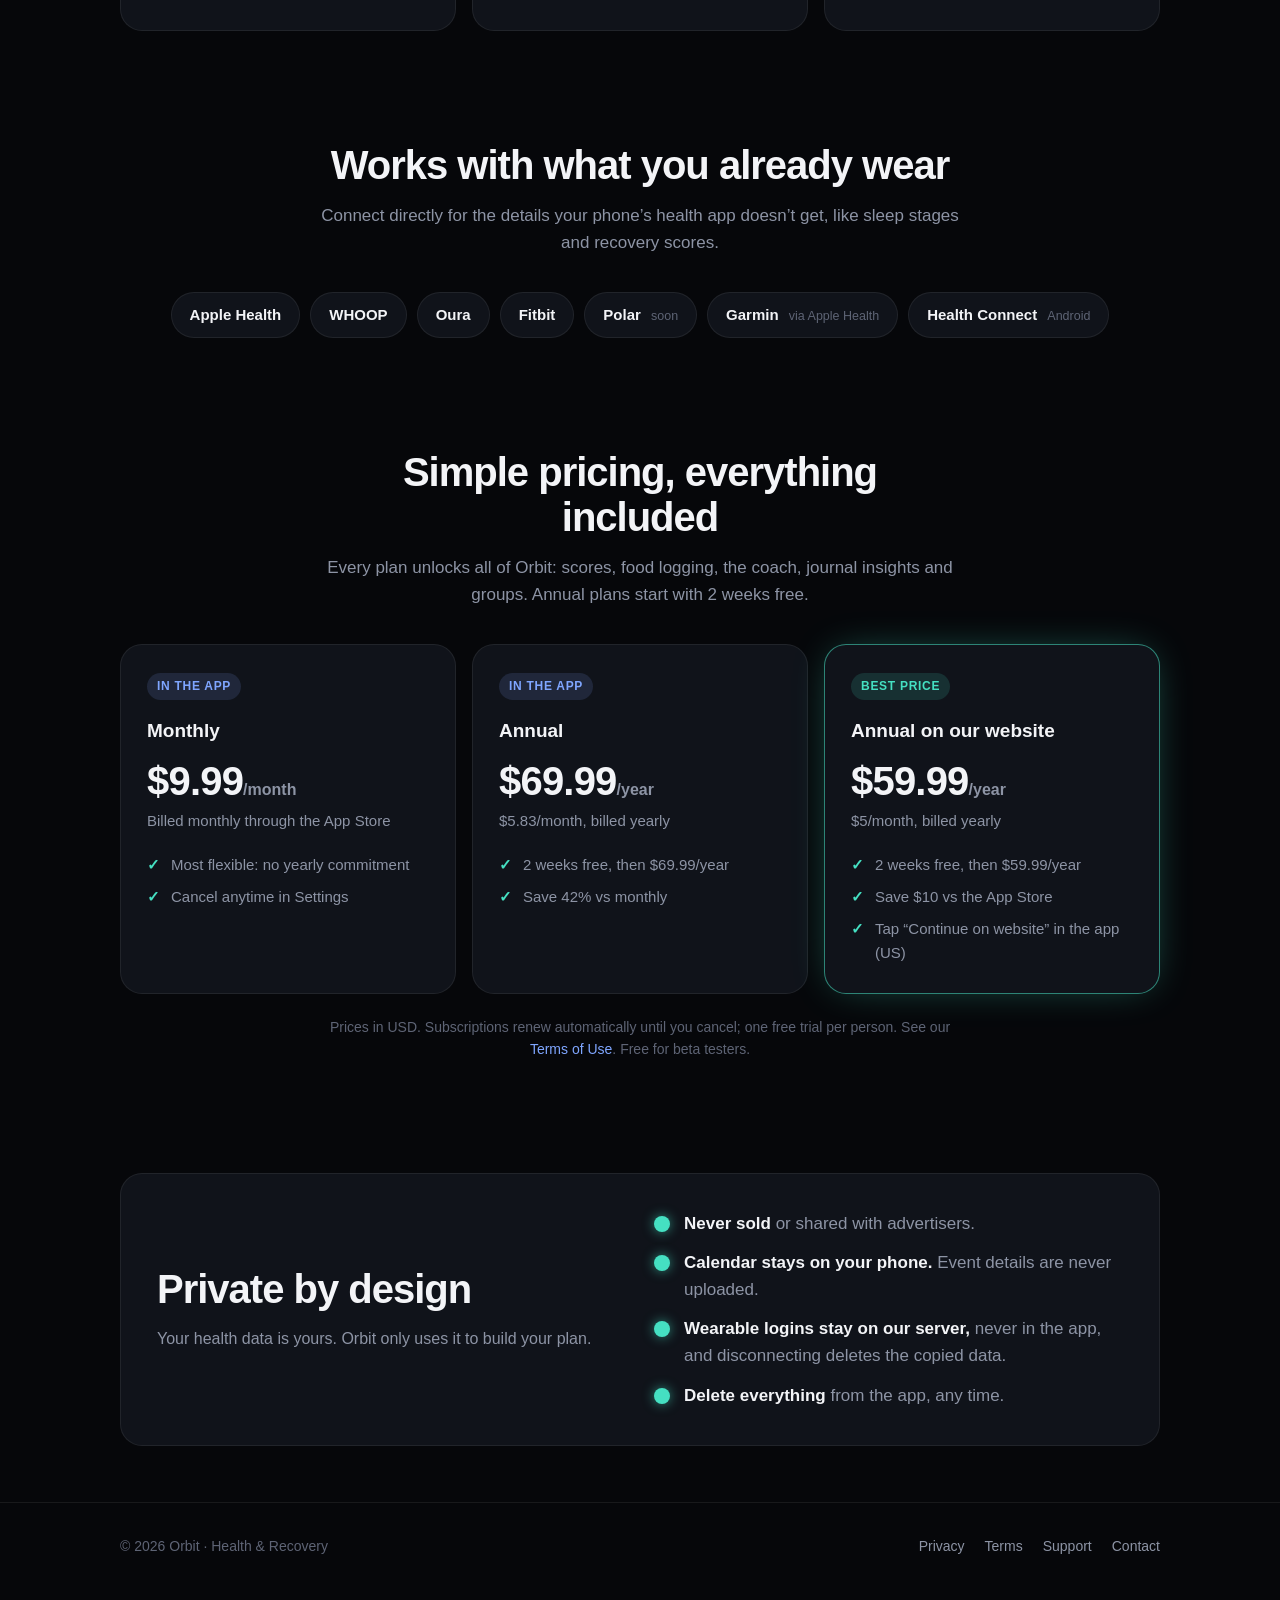
==== commit f5395456: "Groups only: invite page and privacy policy no longer mention friends Co-Authored-By: Claude Opus 5." ====
--- a/index.html
+++ b/index.html
@@ -48,7 +48,7 @@
 
 
   <section id="pricing"><div class="wrap">
-    <div class="section-head"><h2>Simple pricing, everything included</h2><p>Every plan unlocks all of Orbit: scores, food logging, the coach, journal insights and friends. Annual plans start with 2 weeks free.</p></div>
+    <div class="section-head"><h2>Simple pricing, everything included</h2><p>Every plan unlocks all of Orbit: scores, food logging, the coach, journal insights and groups. Annual plans start with 2 weeks free.</p></div>
     <div class="plans"><div class="plan "><span class="tag">In the app</span><h3>Monthly</h3><div class="price">$9.99<small>/month</small></div><div class="per">Billed monthly through the App Store</div><ul><li>Most flexible: no yearly commitment</li><li>Cancel anytime in Settings</li></ul></div><div class="plan "><span class="tag">In the app</span><h3>Annual</h3><div class="price">$69.99<small>/year</small></div><div class="per">$5.83/month, billed yearly</div><ul><li>2 weeks free, then $69.99/year</li><li>Save 42% vs monthly</li></ul></div><div class="plan best"><span class="tag">Best price</span><h3>Annual on our website</h3><div class="price">$59.99<small>/year</small></div><div class="per">$5/month, billed yearly</div><ul><li>2 weeks free, then $59.99/year</li><li>Save $10 vs the App Store</li><li>Tap “Continue on website” in the app (US)</li></ul></div></div>
     <p class="plans-note">Prices in USD. Subscriptions renew automatically until you cancel; one free trial per person. See our <a href="terms/">Terms of Use</a>. Free for beta testers.</p>
   </div></section>
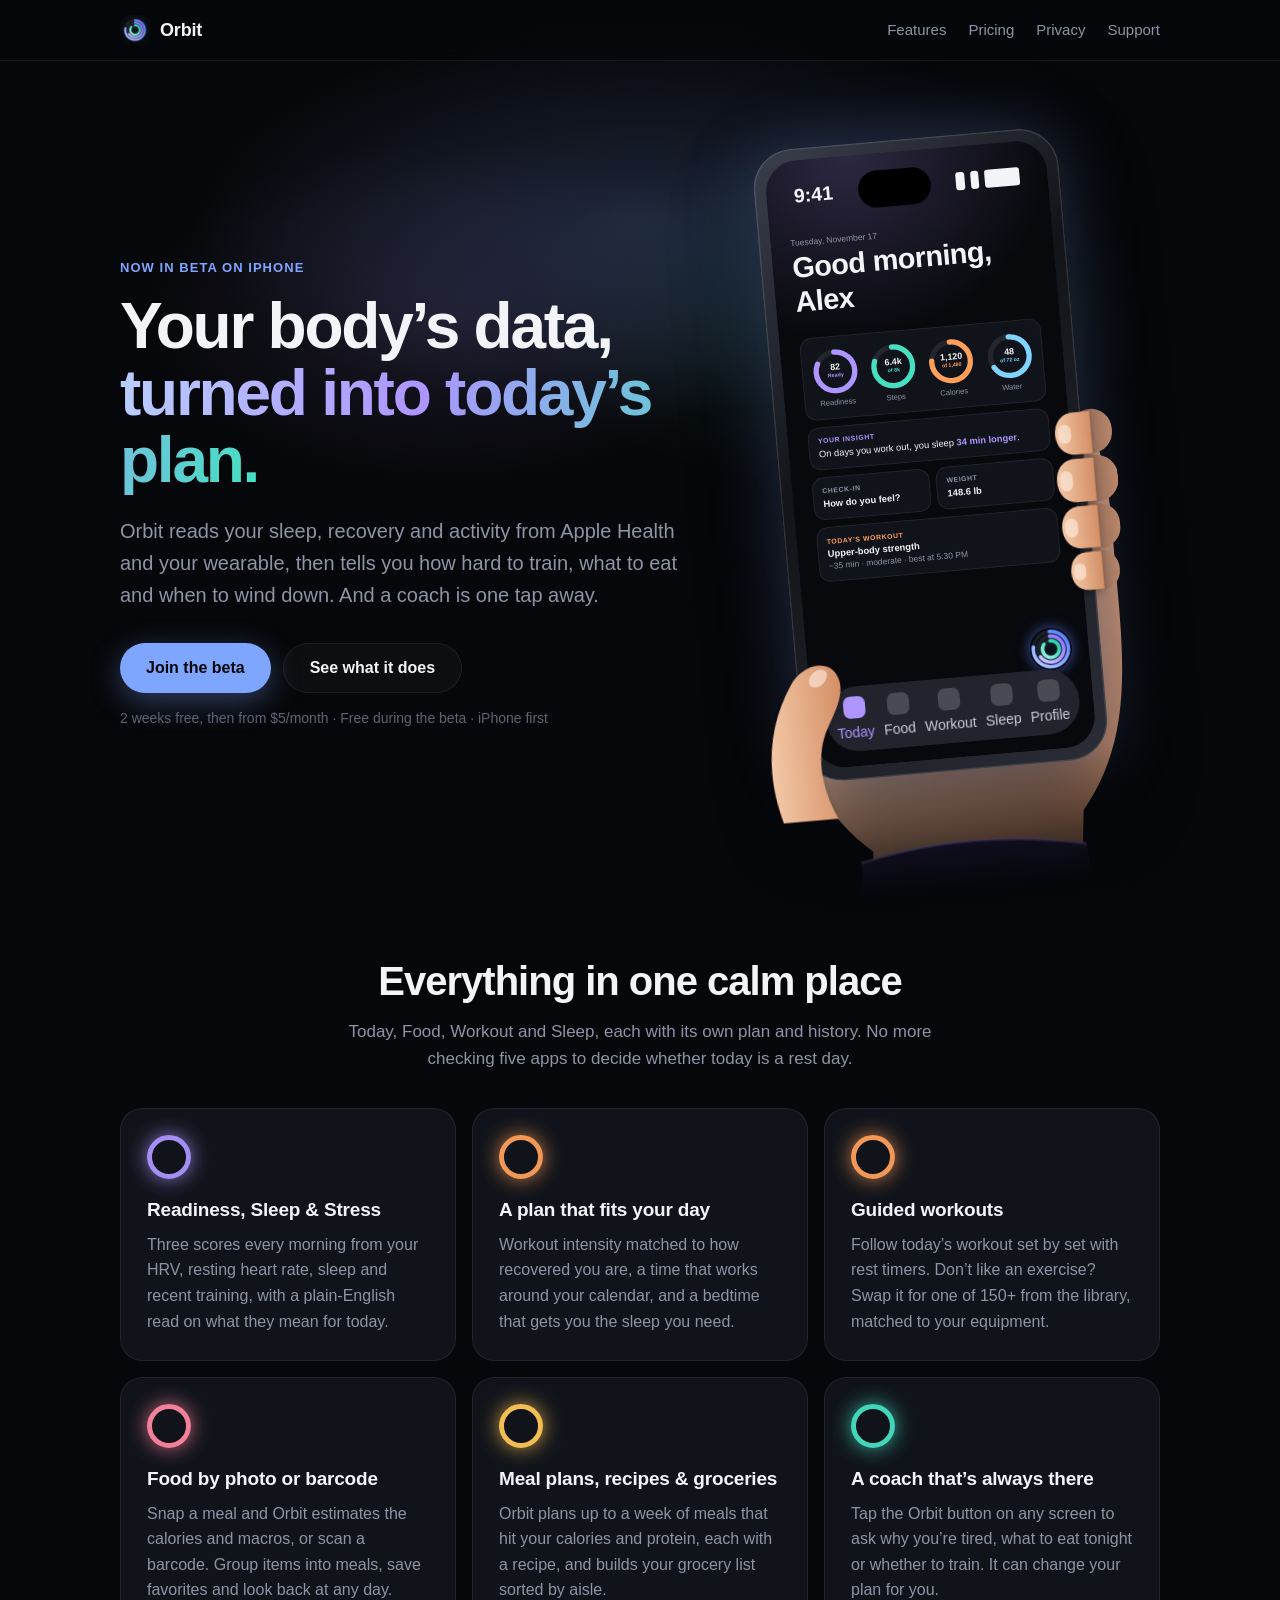
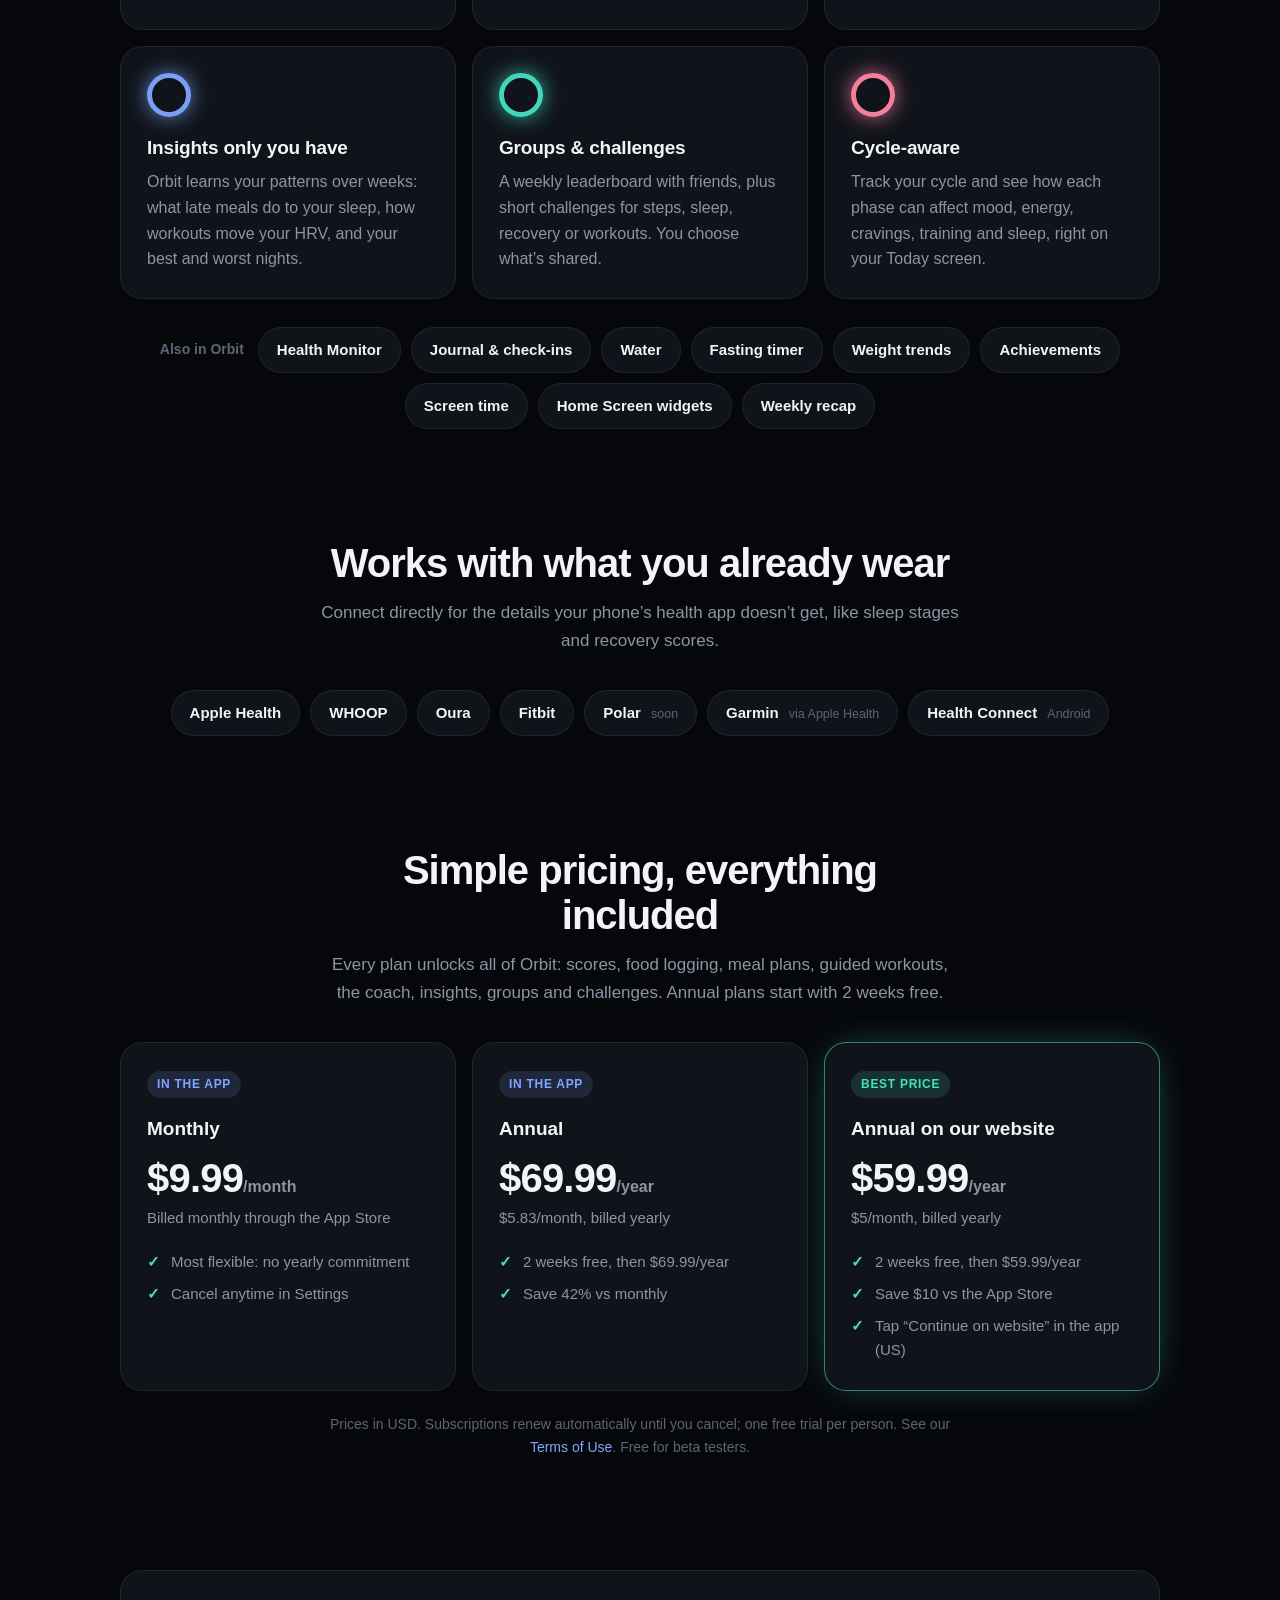
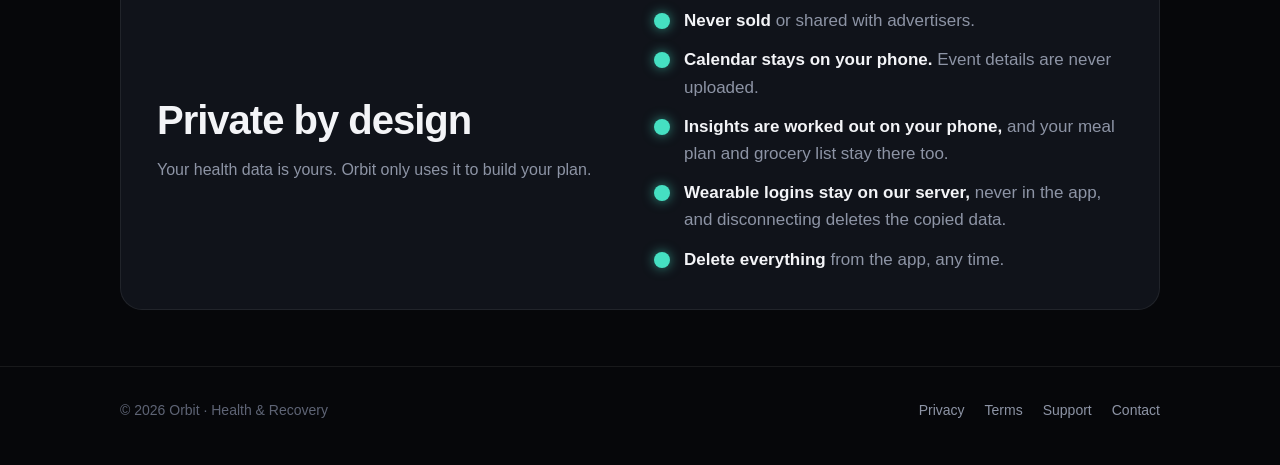
==== commit 5f537f14: "Home: hand-held phone hero, features match the app; privacy: challenges, insights, meal plans Co-Aut" ====
--- a/index.html
+++ b/index.html
@@ -21,21 +21,77 @@
 </div></header>
 
 <main>
-  <div class="hero"><div class="wrap">
-    <svg class="rings" viewBox="0 0 300 300" role="img" aria-label="Readiness, Sleep and Stress rings"><defs><linearGradient id="r0" x1="0" y1="0" x2="1" y2="1"><stop offset="0" stop-color="#b9ceff"/><stop offset="1" stop-color="#4f7bff"/></linearGradient><linearGradient id="r1" x1="0" y1="0" x2="1" y2="1"><stop offset="0" stop-color="#d9ccff"/><stop offset="1" stop-color="#8c6bff"/></linearGradient><linearGradient id="r2" x1="0" y1="0" x2="1" y2="1"><stop offset="0" stop-color="#a6f7e6"/><stop offset="1" stop-color="#1fc7a6"/></linearGradient></defs><circle cx="150" cy="150" r="118" fill="none" stroke="rgba(255,255,255,.07)" stroke-width="22"/><circle cx="150" cy="150" r="88" fill="none" stroke="rgba(255,255,255,.07)" stroke-width="22"/><circle cx="150" cy="150" r="58" fill="none" stroke="rgba(255,255,255,.07)" stroke-width="22"/><circle class="arc" cx="150" cy="150" r="118" fill="none" stroke="url(#r0)" stroke-width="22" stroke-linecap="round" stroke-dasharray="741.4 741.4" style="--len:741.4;--end:163.1" transform="rotate(-90 150 150)"/><circle class="arc" cx="150" cy="150" r="88" fill="none" stroke="url(#r1)" stroke-width="22" stroke-linecap="round" stroke-dasharray="552.9 552.9" style="--len:552.9;--end:188.0" transform="rotate(-90 150 150)"/><circle class="arc" cx="150" cy="150" r="58" fill="none" stroke="url(#r2)" stroke-width="22" stroke-linecap="round" stroke-dasharray="364.4 364.4" style="--len:364.4;--end:51.0" transform="rotate(-90 150 150)"/></svg>
-    <span class="eyebrow">Now in beta on iPhone</span>
-    <h1>Your body’s data,<br><span class="grad">turned into today’s plan.</span></h1>
-    <p class="lede">Orbit reads your sleep, recovery and activity from Apple Health and your wearable, then tells you how hard to train, what to eat and when to wind down.</p>
-    <div class="cta">
-      <a class="btn btn-primary" href="mailto:support@orbitrecovery.app?subject=Orbit%20beta">Join the beta</a>
-      <a class="btn btn-ghost" href="#features">See what it does</a>
+  <div class="hero"><div class="wrap hero-grid">
+    <div class="hero-copy">
+      <span class="eyebrow">Now in beta on iPhone</span>
+      <h1>Your body’s data,<br><span class="grad">turned into today’s plan.</span></h1>
+      <p class="lede">Orbit reads your sleep, recovery and activity from Apple Health and your wearable, then tells you how hard to train, what to eat and when to wind down. And a coach is one tap away.</p>
+      <div class="cta">
+        <a class="btn btn-primary" href="mailto:support@orbitrecovery.app?subject=Orbit%20beta">Join the beta</a>
+        <a class="btn btn-ghost" href="#features">See what it does</a>
+      </div>
+      <p class="note">2 weeks free, then from $5/month · Free during the beta · iPhone first</p>
     </div>
-    <p class="note">2 weeks free, then from $5/month · Free during the beta · iPhone first</p>
+    <div class="holder" aria-label="A hand holding an iPhone showing Orbit's Today screen" role="img">
+      <svg class="hand-back" viewBox="0 0 360 760" aria-hidden="true">
+        <defs>
+          <linearGradient id="skin" x1="0" y1="0" x2="1" y2="1"><stop offset="0" stop-color="#f1c3a0"/><stop offset="1" stop-color="#c88660"/></linearGradient>
+          <linearGradient id="skinDark" x1="0" y1="0" x2="1" y2="0"><stop offset="0" stop-color="#b9774f"/><stop offset="1" stop-color="#d99a72"/></linearGradient>
+          <linearGradient id="sleeve" x1="0" y1="0" x2="0" y2="1"><stop offset="0" stop-color="#2a2350"/><stop offset="1" stop-color="#15122b"/></linearGradient>
+        </defs>
+        <path d="M300 280 C340 280 352 330 350 420 C350 520 356 600 300 668 L290 760 L92 760 L98 690 C52 650 26 590 40 520 L120 400 Z" fill="url(#skin)"/>
+        <g fill="url(#skinDark)">
+          <rect x="318" y="290" width="40" height="42" rx="20"/>
+          <rect x="320" y="334" width="40" height="44" rx="20"/>
+          <rect x="320" y="380" width="38" height="42" rx="19"/>
+          <rect x="318" y="424" width="36" height="38" rx="18"/>
+        </g>
+        <path d="M86 700 Q190 676 300 700 L304 760 L82 760 Z" fill="url(#sleeve)"/>
+        <path d="M86 700 Q190 676 300 700" stroke="rgba(174,149,255,.5)" stroke-width="3" fill="none"/>
+      </svg>
+      <div class="phone"><div class="screen">
+        <div class="m-status"><span>9:41</span><span class="m-island"></span><span class="m-icons"><i></i><i></i><i></i></span></div>
+        <div class="m-date">Tuesday, November 17</div>
+        <div class="m-title">Good morning, Alex</div>
+        <div class="m-card m-rings"><div class="m-ring"><div class="m-dial"><svg viewBox="0 0 56 56"><circle cx="28" cy="28" r="22" fill="none" stroke="rgba(255,255,255,.08)" stroke-width="6"/><circle cx="28" cy="28" r="22" fill="none" stroke="#ae95ff" stroke-width="6" stroke-linecap="round" stroke-dasharray="113.3 138.2" transform="rotate(-90 28 28)"/></svg><div class="m-val"><b>82</b><i style="color:#ae95ff">Ready</i></div></div><span>Readiness</span></div><div class="m-ring"><div class="m-dial"><svg viewBox="0 0 56 56"><circle cx="28" cy="28" r="22" fill="none" stroke="rgba(255,255,255,.08)" stroke-width="6"/><circle cx="28" cy="28" r="22" fill="none" stroke="#45e0c2" stroke-width="6" stroke-linecap="round" stroke-dasharray="110.6 138.2" transform="rotate(-90 28 28)"/></svg><div class="m-val"><b>6.4k</b><i style="color:#45e0c2">of 8k</i></div></div><span>Steps</span></div><div class="m-ring"><div class="m-dial"><svg viewBox="0 0 56 56"><circle cx="28" cy="28" r="22" fill="none" stroke="rgba(255,255,255,.08)" stroke-width="6"/><circle cx="28" cy="28" r="22" fill="none" stroke="#ff9f5a" stroke-width="6" stroke-linecap="round" stroke-dasharray="105.1 138.2" transform="rotate(-90 28 28)"/></svg><div class="m-val"><b>1,120</b><i style="color:#ff9f5a">of 1,480</i></div></div><span>Calories</span></div><div class="m-ring"><div class="m-dial"><svg viewBox="0 0 56 56"><circle cx="28" cy="28" r="22" fill="none" stroke="rgba(255,255,255,.08)" stroke-width="6"/><circle cx="28" cy="28" r="22" fill="none" stroke="#7fd3ff" stroke-width="6" stroke-linecap="round" stroke-dasharray="91.2 138.2" transform="rotate(-90 28 28)"/></svg><div class="m-val"><b>48</b><i style="color:#7fd3ff">of 72 oz</i></div></div><span>Water</span></div></div>
+        <div class="m-card m-insight"><span class="m-label" style="color:#ae95ff">YOUR INSIGHT</span>
+          <p>On days you work out, you sleep <b>34 min longer</b>.</p></div>
+        <div class="m-tiles">
+          <div class="m-card"><span class="m-label">CHECK-IN</span><b>How do you feel?</b></div>
+          <div class="m-card"><span class="m-label">WEIGHT</span><b>148.6 lb</b></div>
+        </div>
+        <div class="m-card m-plan"><span class="m-label" style="color:#ff9f5a">TODAY’S WORKOUT</span>
+          <b>Upper-body strength</b><span class="m-sub">~35 min · moderate · best at 5:30 PM</span></div>
+        <img class="m-coach" src="coach-bubble.png" alt="">
+        <div class="m-tabs"><span class="on"><em></em>Today</span><span class=""><em></em>Food</span><span class=""><em></em>Workout</span><span class=""><em></em>Sleep</span><span class=""><em></em>Profile</span></div>
+      </div></div>
+      <svg class="hand-front" viewBox="0 0 360 760" aria-hidden="true">
+        <defs><linearGradient id="skin2" x1="1" y1="0" x2="0" y2="0"><stop offset="0" stop-color="#d48f66"/><stop offset="1" stop-color="#f3c8a6"/></linearGradient></defs>
+        <g fill="url(#skin2)">
+          <path d="M338 292 L322 292 C310 292 304 302 304 312 C304 322 310 332 322 332 L338 332 Z"/>
+          <path d="M338 336 L320 336 C308 336 302 346 302 356 C302 367 308 377 320 377 L338 377 Z"/>
+          <path d="M338 381 L321 381 C309 381 303 391 303 401 C303 411 309 421 321 421 L338 421 Z"/>
+          <path d="M338 425 L324 425 C313 425 308 434 308 443 C308 452 313 461 324 461 L338 461 Z"/>
+          <path transform="translate(-24 6)" d="M40 650 C26 600 34 556 58 520 C70 502 94 498 102 514 C110 530 98 548 88 566 C76 590 78 620 92 650 Z"/>
+        </g>
+        <g fill="rgba(255,238,226,.6)">
+          <rect x="307" y="303" width="12" height="18" rx="6"/>
+          <rect x="305" y="347" width="12" height="19" rx="6"/>
+          <rect x="306" y="392" width="12" height="18" rx="6"/>
+          <rect x="311" y="435" width="11" height="16" rx="5.5"/>
+          <ellipse cx="60" cy="522" rx="10" ry="7" transform="rotate(-40 60 522)"/>
+        </g>
+        <g stroke="rgba(120,60,30,.25)" stroke-width="1.5" fill="none">
+          <path d="M338 334 L322 334"/><path d="M338 379 L322 379"/><path d="M338 423 L323 423"/>
+        </g>
+      </svg>
+    </div>
   </div></div>
 
   <section id="features"><div class="wrap">
-    <div class="section-head"><h2>Everything in one calm place</h2><p>No more checking five apps to decide whether today is a rest day.</p></div>
-    <div class="grid"><div class="card"><div class="dot" style="color:var(--blue)"></div><h3>Readiness, Sleep &amp; Stress</h3><p>Three scores each morning built from your HRV, resting heart rate, sleep and recent training, with a plain-English read on what they mean.</p></div><div class="card"><div class="dot" style="color:var(--orange)"></div><h3>A plan that fits your day</h3><p>Workout intensity matched to how recovered you are, a suggested time that works around your calendar, and reminders before it starts.</p></div><div class="card"><div class="dot" style="color:var(--pink)"></div><h3>Food by photo or barcode</h3><p>Snap a meal and Orbit estimates the calories and macros, or scan a barcode. Group items into meals and look back at any day.</p></div><div class="card"><div class="dot" style="color:var(--purple)"></div><h3>Sleep that tells the whole story</h3><p>Deep, REM and light sleep from your wearable, bedtime consistency, and a score that rewards good habits, not just hours.</p></div><div class="card"><div class="dot" style="color:var(--teal)"></div><h3>A coach that knows your data</h3><p>Ask why you're tired, what to eat tonight or whether to train. Answers use your real numbers, not generic advice.</p></div><div class="card"><div class="dot" style="color:var(--gold)"></div><h3>Progress you can feel</h3><p>Weight trends, cycle-aware insights, screen time, and achievements with tiers from Bronze to Master.</p></div></div>
+    <div class="section-head"><h2>Everything in one calm place</h2><p>Today, Food, Workout and Sleep, each with its own plan and history. No more checking five apps to decide whether today is a rest day.</p></div>
+    <div class="grid"><div class="card"><div class="dot" style="color:var(--purple)"></div><h3>Readiness, Sleep &amp; Stress</h3><p>Three scores every morning from your HRV, resting heart rate, sleep and recent training, with a plain-English read on what they mean for today.</p></div><div class="card"><div class="dot" style="color:var(--orange)"></div><h3>A plan that fits your day</h3><p>Workout intensity matched to how recovered you are, a time that works around your calendar, and a bedtime that gets you the sleep you need.</p></div><div class="card"><div class="dot" style="color:var(--orange)"></div><h3>Guided workouts</h3><p>Follow today’s workout set by set with rest timers. Don’t like an exercise? Swap it for one of 150+ from the library, matched to your equipment.</p></div><div class="card"><div class="dot" style="color:var(--pink)"></div><h3>Food by photo or barcode</h3><p>Snap a meal and Orbit estimates the calories and macros, or scan a barcode. Group items into meals, save favorites and look back at any day.</p></div><div class="card"><div class="dot" style="color:var(--gold)"></div><h3>Meal plans, recipes &amp; groceries</h3><p>Orbit plans up to a week of meals that hit your calories and protein, each with a recipe, and builds your grocery list sorted by aisle.</p></div><div class="card"><div class="dot" style="color:var(--teal)"></div><h3>A coach that’s always there</h3><p>Tap the Orbit button on any screen to ask why you’re tired, what to eat tonight or whether to train. It can change your plan for you.</p></div><div class="card"><div class="dot" style="color:var(--blue)"></div><h3>Insights only you have</h3><p>Orbit learns your patterns over weeks: what late meals do to your sleep, how workouts move your HRV, and your best and worst nights.</p></div><div class="card"><div class="dot" style="color:var(--teal)"></div><h3>Groups &amp; challenges</h3><p>A weekly leaderboard with friends, plus short challenges for steps, sleep, recovery or workouts. You choose what’s shared.</p></div><div class="card"><div class="dot" style="color:var(--pink)"></div><h3>Cycle-aware</h3><p>Track your cycle and see how each phase can affect mood, energy, cravings, training and sleep, right on your Today screen.</p></div></div>
+    <div class="more"><span>Also in Orbit</span><span class="chip">Health Monitor</span><span class="chip">Journal &amp; check-ins</span><span class="chip">Water</span><span class="chip">Fasting timer</span><span class="chip">Weight trends</span><span class="chip">Achievements</span><span class="chip">Screen time</span><span class="chip">Home Screen widgets</span><span class="chip">Weekly recap</span></div>
   </div></section>
 
   <section><div class="wrap">
@@ -48,7 +104,7 @@
 
 
   <section id="pricing"><div class="wrap">
-    <div class="section-head"><h2>Simple pricing, everything included</h2><p>Every plan unlocks all of Orbit: scores, food logging, the coach, journal insights and groups. Annual plans start with 2 weeks free.</p></div>
+    <div class="section-head"><h2>Simple pricing, everything included</h2><p>Every plan unlocks all of Orbit: scores, food logging, meal plans, guided workouts, the coach, insights, groups and challenges. Annual plans start with 2 weeks free.</p></div>
     <div class="plans"><div class="plan "><span class="tag">In the app</span><h3>Monthly</h3><div class="price">$9.99<small>/month</small></div><div class="per">Billed monthly through the App Store</div><ul><li>Most flexible: no yearly commitment</li><li>Cancel anytime in Settings</li></ul></div><div class="plan "><span class="tag">In the app</span><h3>Annual</h3><div class="price">$69.99<small>/year</small></div><div class="per">$5.83/month, billed yearly</div><ul><li>2 weeks free, then $69.99/year</li><li>Save 42% vs monthly</li></ul></div><div class="plan best"><span class="tag">Best price</span><h3>Annual on our website</h3><div class="price">$59.99<small>/year</small></div><div class="per">$5/month, billed yearly</div><ul><li>2 weeks free, then $59.99/year</li><li>Save $10 vs the App Store</li><li>Tap “Continue on website” in the app (US)</li></ul></div></div>
     <p class="plans-note">Prices in USD. Subscriptions renew automatically until you cancel; one free trial per person. See our <a href="terms/">Terms of Use</a>. Free for beta testers.</p>
   </div></section>
@@ -58,6 +114,7 @@
     <ul class="checks">
       <li><strong>Never sold</strong> or shared with advertisers.</li>
       <li><strong>Calendar stays on your phone.</strong> Event details are never uploaded.</li>
+      <li><strong>Insights are worked out on your phone,</strong> and your meal plan and grocery list stay there too.</li>
       <li><strong>Wearable logins stay on our server,</strong> never in the app, and disconnecting deletes the copied data.</li>
       <li><strong>Delete everything</strong> from the app, any time.</li>
     </ul>
--- a/styles.css
+++ b/styles.css
@@ -43,25 +43,18 @@
 .nav a:hover, .nav a[aria-current="page"] { color: var(--text); text-decoration: none; }
 
 /* Hero */
-.hero { position: relative; padding: 72px 0 48px; text-align: center; }
+.hero { position: relative; padding: 56px 0 24px; }
 .hero::before {
   content: ""; position: absolute; inset: -120px 0 auto; height: 620px; pointer-events: none;
   background: radial-gradient(closest-side at 50% 45%, rgba(127, 166, 255, 0.18), transparent 70%),
               radial-gradient(closest-side at 35% 60%, rgba(174, 149, 255, 0.12), transparent 70%),
               radial-gradient(closest-side at 65% 60%, rgba(69, 224, 194, 0.10), transparent 70%);
 }
-.rings { display: block; position: relative; width: min(300px, 70vw); margin: 0 auto 28px; filter: drop-shadow(0 0 28px rgba(127, 166, 255, 0.35)); }
-.rings circle.arc { stroke-dashoffset: var(--len); animation: draw 1.6s cubic-bezier(.2,.7,.2,1) forwards; }
-.rings circle.arc:nth-of-type(2) { animation-delay: .15s; }
-.rings circle.arc:nth-of-type(3) { animation-delay: .3s; }
-@keyframes draw { to { stroke-dashoffset: var(--end); } }
-@media (prefers-reduced-motion: reduce) { .rings circle.arc { animation: none; stroke-dashoffset: var(--end); } }
-
 .eyebrow { display: inline-block; font-size: 13px; font-weight: 600; letter-spacing: .08em; text-transform: uppercase; color: var(--blue); margin-bottom: 14px; }
-h1 { position: relative; margin: 0 auto; max-width: 760px; font-size: clamp(38px, 7vw, 64px); line-height: 1.05; letter-spacing: -0.035em; font-weight: 800; }
+h1 { position: relative; margin: 0; max-width: 760px; font-size: clamp(38px, 7vw, 64px); line-height: 1.05; letter-spacing: -0.035em; font-weight: 800; }
 .grad { background: linear-gradient(100deg, #b9ceff 0%, #ae95ff 45%, #45e0c2 100%); -webkit-background-clip: text; background-clip: text; color: transparent; }
-.lede { position: relative; margin: 20px auto 0; max-width: 580px; font-size: clamp(17px, 2.4vw, 20px); color: var(--muted); }
-.cta { position: relative; display: flex; flex-wrap: wrap; justify-content: center; gap: 12px; margin-top: 32px; }
+.lede { position: relative; margin: 20px 0 0; max-width: 580px; font-size: clamp(17px, 2.4vw, 20px); color: var(--muted); }
+.cta { position: relative; display: flex; flex-wrap: wrap; justify-content: flex-start; gap: 12px; margin-top: 32px; }
 .btn { display: inline-flex; align-items: center; justify-content: center; gap: 8px; min-height: 50px; padding: 0 26px; border-radius: 999px; font-weight: 700; font-size: 16px; }
 .btn:hover { text-decoration: none; filter: brightness(1.08); }
 .btn-primary { background: var(--blue); color: #06070a; box-shadow: 0 8px 30px rgba(127, 166, 255, 0.35); }
@@ -146,3 +139,67 @@
 .plans-note { text-align: center; margin: 22px auto 0; max-width: 640px; color: var(--faint); font-size: 14px; }
 @media (max-width: 860px) { .plans { grid-template-columns: 1fr; max-width: 460px; margin: 0 auto; } }
 @media (max-width: 480px) { .nav a[href="#features"] { display: none; } }
+
+/* Hero: copy beside a hand holding the phone */
+.hero-grid { display: grid; grid-template-columns: 1.1fr .9fr; align-items: center; gap: 24px; }
+.hero-copy { position: relative; }
+
+.holder { position: relative; width: min(380px, 88vw); aspect-ratio: 360 / 760; margin: 0 auto -40px; transform: rotate(-5deg); animation: float 7s ease-in-out infinite; }
+.holder > svg { position: absolute; inset: 0; width: 100%; height: 100%; }
+.hand-back { z-index: 0; -webkit-mask-image: linear-gradient(to bottom, #000 80%, transparent 97%); mask-image: linear-gradient(to bottom, #000 80%, transparent 97%); }
+.hand-front { z-index: 2; pointer-events: none; filter: drop-shadow(-2px 3px 4px rgba(0,0,0,.35)); }
+@keyframes float { 0%, 100% { transform: rotate(-5deg) translateY(0); } 50% { transform: rotate(-4deg) translateY(-10px); } }
+@media (prefers-reduced-motion: reduce) { .holder { animation: none; } }
+
+.phone {
+  position: absolute; z-index: 1; left: 11.1%; top: 2.6%; width: 80.6%; height: 79%;
+  border-radius: 13% / 6.2%; padding: 3.2%;
+  background: linear-gradient(140deg, #3b3f4d, #121419 40%, #2a2d36);
+  box-shadow: inset 0 0 0 1.5px rgba(255,255,255,.12), 0 0 70px rgba(127,166,255,.25), 0 40px 80px rgba(0,0,0,.55);
+}
+.screen {
+  position: relative; height: 100%; overflow: hidden; border-radius: 11% / 5.3%;
+  background: radial-gradient(120% 50% at 30% 0%, rgba(174,149,255,.22), transparent 60%), #08090d;
+  padding: 0 7%; container-type: inline-size; line-height: 1.35; color: #f3f4f7; text-align: left;
+}
+.screen > * { font-size: 3.5cqw; }
+.screen > .m-coach { font-size: 3.5cqw; }
+.m-status { display: flex; align-items: center; justify-content: space-between; height: 3.6em; font-weight: 700; font-size: 1.15em; padding: 0 .4em; }
+.m-island { width: 32%; height: 1.9em; border-radius: 1em; background: #000; }
+.m-icons { display: flex; gap: .3em; }
+.m-icons i { width: .45em; height: .9em; border-radius: .15em; background: #f3f4f7; }
+.m-icons i:last-child { width: 1.8em; }
+.m-date { color: #8d94a5; margin-top: .8em; }
+.m-title { font-size: 1.7em; font-weight: 800; letter-spacing: -.02em; line-height: 1.15; margin: .1em 0 .7em; }
+.m-card { background: #10131a; border: 1px solid rgba(255,255,255,.07); border-radius: 1.4em; padding: 1em 1.1em; margin-bottom: .8em; }
+.m-label { display: block; font-size: .82em; font-weight: 700; letter-spacing: .08em; color: #8d94a5; margin-bottom: .35em; }
+.m-rings { display: grid; grid-template-columns: repeat(4, 1fr); gap: .3em; padding: 1.1em .6em; }
+.m-ring { position: relative; display: flex; flex-direction: column; align-items: center; }
+.m-dial { position: relative; width: 100%; max-width: 5.8em; }
+.m-dial svg { display: block; width: 100%; }
+.m-val { position: absolute; inset: 0; display: flex; flex-direction: column; align-items: center; justify-content: center; line-height: 1.1; }
+.m-val b { font-size: 1.05em; }
+.m-val i { font-style: normal; font-size: .62em; font-weight: 700; }
+.m-ring span { margin-top: .35em; color: #8d94a5; font-size: .9em; }
+.m-insight p { margin: 0; font-size: 1.1em; }
+.m-insight b { color: #ae95ff; }
+.m-tiles { display: grid; grid-template-columns: 1fr 1fr; gap: .8em; }
+.m-tiles .m-card { margin-bottom: .8em; }
+.m-tiles b, .m-plan b { display: block; font-size: 1.1em; }
+.m-sub { color: #8d94a5; }
+.m-coach { position: absolute; right: 6%; bottom: 13%; width: 15%; border-radius: 50%; box-shadow: 0 0 1.6em rgba(97,130,255,.6); }
+.m-tabs { position: absolute; left: 5%; right: 5%; bottom: 2.5%; display: flex; justify-content: space-around; padding: .7em .4em; border-radius: 2.4em; background: rgba(40,40,52,.85); backdrop-filter: blur(8px); font-size: .82em; color: #c9ced9; }
+.m-tabs span { display: flex; flex-direction: column; align-items: center; gap: .3em; }
+.m-tabs em { width: 1.6em; height: 1.6em; border-radius: .5em; background: rgba(255,255,255,.18); }
+.m-tabs .on { color: #ae95ff; }
+.m-tabs .on em { background: #ae95ff; }
+
+.more { display: flex; flex-wrap: wrap; justify-content: center; align-items: center; gap: 10px; margin-top: 28px; }
+.more > span:first-child { color: var(--faint); font-size: 14px; font-weight: 600; margin-right: 4px; }
+
+@media (max-width: 860px) {
+  .hero-grid { grid-template-columns: 1fr; text-align: center; }
+  .hero-copy h1, .hero-copy .lede { margin-left: auto; margin-right: auto; }
+  .hero-copy .cta { justify-content: center; }
+  .holder { width: min(340px, 82vw); margin-top: 24px; }
+}
